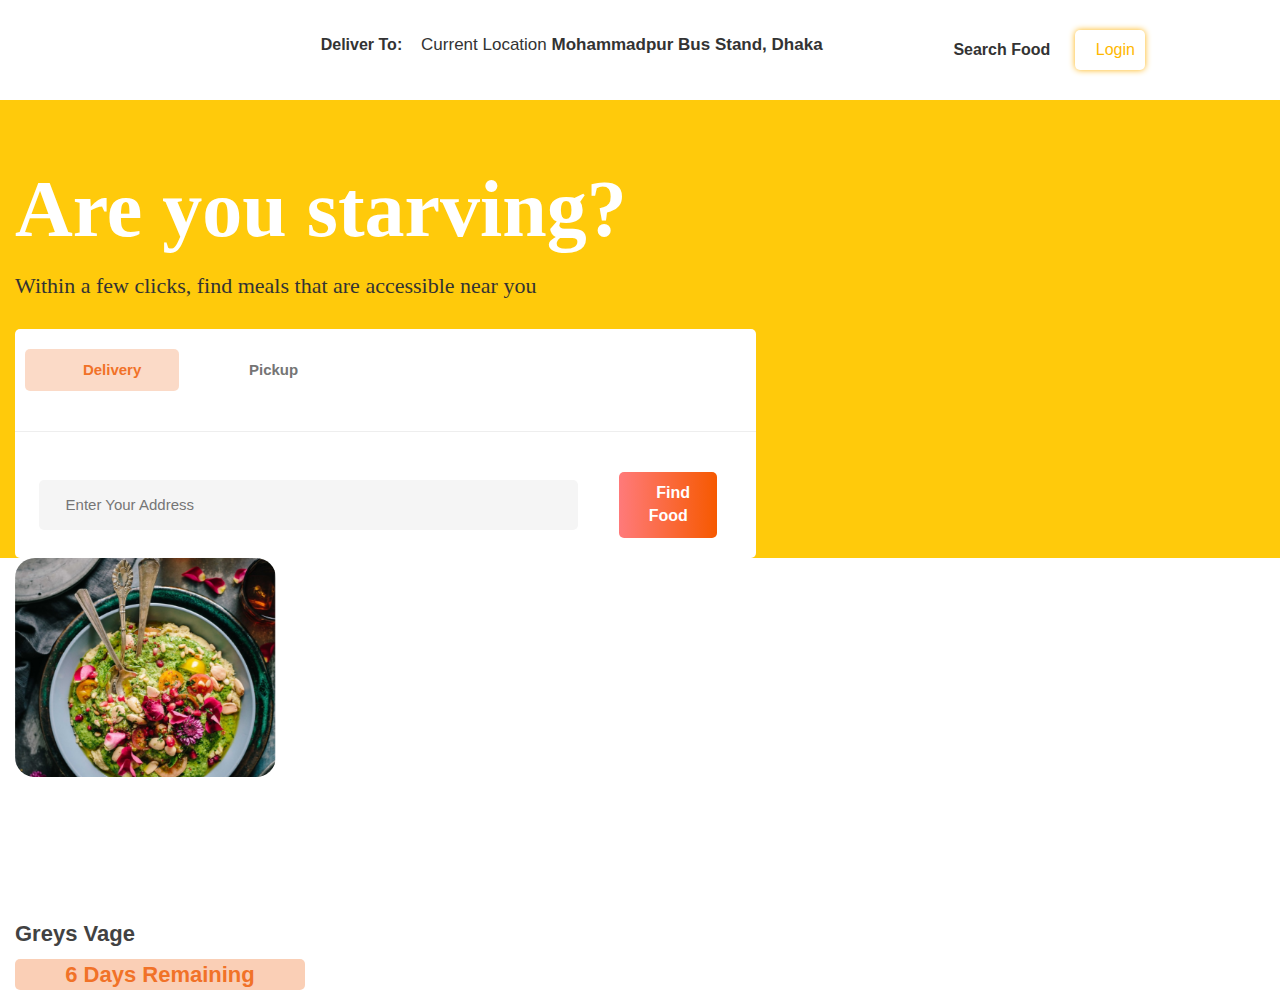
==== index.html @ c1a3eb2f "Uodate 4" ====
<!DOCTYPE html>
<html lang="en">
<head>
    <meta charset="UTF-8">
    <meta http-equiv="X-UA-Compatible" content="IE=edge">
    <meta name="viewport" content="width=device-width, initial-scale=1.0">
    <script src="https://kit.fontawesome.com/e40fe23b11.js" crossorigin="anonymous"></script>
    

    <title>Document</title>
    <link rel="stylesheet" href="style.css">
    <link rel="stylesheet" href="https://maxcdn.bootstrapcdn.com/bootstrap/3.4.1/css/bootstrap.min.css">
    <link href="https://cdn.jsdelivr.net/npm/bootstrap@5.3.0-alpha3/dist/css/bootstrap.min.css" rel="stylesheet" integrity="sha384-KK94CHFLLe+nY2dmCWGMq91rCGa5gtU4mk92HdvYe+M/SXH301p5ILy+dN9+nJOZ" crossorigin="anonymous">
    <link rel="stylesheet" href="https://cdnjs.cloudflare.com/ajax/libs/font-awesome/4.7.0/css/font-awesome.min.css">
</head>
<body>
    <nav id="navbar" class="row">
        <div class="col-12 col-md-3 col-lg-3" style="display: flex; align-items: center; justify-content: center;"><img src="Logo.png" alt="" ></div>
        <p style="text-align: center;" class="col-12 col-md-5 col-lg-5"><b  style="width: 83px;height: 18px;text-align: center; font-size: 16px;">Deliver To:</b><i class="fa-solid fa-location-dot fa-2xl" style="color: #ffb30e; margin-left: 10px; margin-right: 5px;"></i> <span style="font-size: 17px;">Current Location <b style="font-size: 17px;">Mohammadpur Bus Stand, Dhaka</b></span></p>
        <div id="navdiv" class="col-12 col-md-4 col-lg-4 center-block">
            <button id="button1"><i class="fa-solid fa-magnifying-glass fa-2xl" id="icon1"></i> <b style="font-size: 16px; padding-right: 5px; color: black\;">Search Food</b></button>
            <button id="button2"><i class="fa-solid fa-user fa-2xl" style="color: #FFB800;" id="icon2"></i> <span style=" font-size: 16px;">Login</span></button>
            
        </nav>
    </div>
    <div id="header">
        
        <div id="deliveryclassdiv" class="col-12 col-lg-8">
        <h1 id="text1">Are you starving?</h1>
        <p id="text2">Within a few clicks, find meals that are accessible near you</p> 
        <div id="headerdiv" >
            
            <div id="maindeliverydiv" class="row">
               <button id="deldiv" class="col-12 col-sm-5" onclick="Delivery(this)"><i class="fa-solid fa-motorcycle fa-2xl" style="  margin-right: 10px;"></i> <b style=" font-size: 15px;">Delivery</b> </button> 
               <button id="pickupdiv" class="col-12 col-sm-5" onclick="Delivery(this)"><i class="fa-solid fa-basket-shopping fa-2xl"; style="margin-right: 10px;"></i><b style="font-size: 15px;">Pickup</b></button>
               
               
            </div>
            <hr style="width: 100%; color: rgba(128, 128, 128, 0.301);">
        
            <div id="searchmaindiv" class="row">
            <div id="searchDiv" class="col-12 col-md-10">
                <div><i class="fa-sharp fa-solid fa-location-dot fa-2xl" style="color: #ff0000; margin-left: 5px; margin-right: 5px;"></i></div>
                <input type="text" name="search" id="search" placeholder="Enter Your Address" style="font-size: 15px;" >
            </div>
            <div class="col-12 col-md-2" style="display: flex; justify-content: center;">
                <button id="findfood"><i class="fa-solid fa-magnifying-glass fa-2xl" style="color: #ffffff; margin-right: 10px;" id="findfoodicon" ></i> <b style="font-size: 16px; color: white;">Find Food</b></button>
            </div>
        
        </div>
    </div>
    </div>
    <img src="ramani.png" alt="" class="col-0 col-lg-4" id="ramani">
    </div>
    
    <div id="food">
    <div class="col-12 col-sm-6 col-md-3 fooddiv1">
            <img style="border-radius: 20px; width: 90%;" src="Image (1).png" alt="">
        <div class="nameandremaining">
            <p class="name1">Greys Vage</p>
            <div class="remaining">6 Days Remaining</div>
        </div>
    </div>

    </div>
    <script src="main.js"></script>
</body>
</html>
---- style.css ----
*{
    box-sizing: border-box;
}
#navbar{
    width: 100%;
    min-height: 100px;
    display: flex;
    justify-content: space-between;
    align-items: center;
    
    


}
#navdiv{
    display: flex;
    width: 250px;
    justify-content: center;
    align-items: center;

}
#button2{
    height: 40px;
    border-radius: 5px; 
    box-shadow:  0px 0px 6px #ffb30e; 
    color: #FFB800; 
    display: flex; 
    justify-content: space-evenly; 
    align-items: center;  
    border: none; 
    background: none; 
    margin-right: 10px; 
    margin-left: 20px;
    padding-left: 10px;
    padding-right: 10px
}
#button1{
    height: 40px; 
    padding: 0; 
    border: none; 
    background: none;
    border-radius: 5px;
}
#deldiv{
    border-radius: 5px;
    background-color: #f1722843;
    color: #F17228;
    padding-left: 25px;
    padding-right: 25px;
    display: flex;
    padding-top: 10px;
    padding-bottom: 10px;
    
    text-align: center;
    justify-content: center;
    align-items: center;
    border: none;
    
    

}
#pickupdiv{
    
    border-radius: 5px;
    background-color: white;
    color: #757575;
    
    
    padding-left: 25px;
    padding-right: 25px;
    display: flex;
    padding-top: 10px;
    padding-bottom: 10px;
    
    text-align: center;
    justify-content: center;
    align-items: center;
    border: none;

}

#searchDiv{
    display: flex;
     width: 70%;
    background-color: #f5f5f5;
    height: 50px;
    align-items: center;
    border-radius: 5px;
}

#searchDiv input{
    outline: none; 
    background-color: #f5f5f5;
    border: none;
    width: 100%;
    height: 50px;
}
#searchmaindiv{
    display: flex;
    align-items: center;
    justify-content: space-around;
    padding-top: 20px;
    padding-bottom: 20px;
}
#findfood{
    border: none;
    border-radius: 5px;
    width: auto;
    padding-left: 20px;
    padding-right: 20px;
    height: auto;
    padding-top: 10px;
    padding-bottom: 10px;
    background-image: linear-gradient(to right, #FF7A7A , #F65900);
    
}
#headerdiv{
    width: 90%;
    height: auto;
    background-color: white;
    border-radius: 5px;
}
#header{
    width: 100%;
    height: auto;
    background-color: rgba(255,202,11,255);
    display: flex;
    padding-top: 100px;
    
}

#maindeliverydiv{
    width: 50%;
    padding-top: 20px;
    padding-bottom: 20px;
    display: flex;
    justify-content: space-evenly;
}
#text1{
    font-family: 'Source Sans Pro';
font-style: normal;
font-weight: 700;
font-size: 80px;
margin-bottom: 20px;
color: white;
}
#text2{
font-family: 'Source Sans Pro';
font-style: normal;
font-weight: 400;
font-size: 22px;
line-height: 120%;
margin-bottom: 30px;
}
#deliveryclassdiv{
    margin-top: -55px;

}

#button1:hover{
    background-color: #F17228;
    
    border-radius: 5px;
}
#button2:hover{
    background-color: #F17228;
    
    
}
#icon1{
    color: #ffb30e;
    padding-left: 5px;
}
#findfood:hover i{
    color:   #F65900 !important ;
    
}
#findfood:hover b{
    color: #F65900 !important;
}
#findfood:hover{
    background-image:none;
    background-color: white;
    border: 1px solid #F65900 !important;

}
#pickupdiv:hover{
    background-color: white;
    border: 1px solid #F17228;
    color: #F17228;
}
#pickupdiv:hover i{
    color:#F17228 ;
}
.remaining{
    color: #424242; 
    font-weight: 700;
    font-size: 22px; 
    border-radius: 5px;
    background-color: #f1722856; 
    color: #F17228;
    display: flex;
    justify-content: center;
}
.name1{
    color: #424242;
    font-weight: 700;
    font-size: 22px;
    display: flex;
    align-items: center;
}
.fooddiv1{
    display: flex;
    flex-direction: column;
    justify-content: space-between;
    height: 430px;
    
}
.nameandremaining{
    height: 70px;
    display: flex;
    flex-direction: column;
    justify-content: space-between;
}
@media only screen and (max-width: 992px) {
    #ramani{
        display: none;
    }
    #headerdiv{
        width: 100%
    }
    #header{
        height: 500px;
    }
    #deliveryclassdiv{
        margin-left: auto;
        margin-right: auto;
        width: 90%;
        padding-left: 50px;
        padding-right: 50px;
        display: flex;
        flex-direction: column;
        justify-content: space-evenly;
        height: 250px;
        
       
        
        
        
    }
    #findfood{
        padding-top: 5px;
        padding-bottom: 5px;
        width: auto;
    }
    #searchmaindiv{
        width: 100%;
        align-items: center;
    }
    #search{
        width: 90%;
    }
    #searchDiv{
        width: 90%;
        margin-bottom: 10px;
    }
    #searchmaindiv{
        justify-content: center;
    }
    #text1{
        margin-top: 100px;
        font-size: 70px;
    }
    #deldiv{
        width: 100%;
        margin-left: 40px;
    }
    #pickupdiv{
        margin-left: 40px;
    }
}
@media only screen and (max-width: 768px){
    #header{
        height: 530px;
        
        
    }
    #text1{
        font-size: 40px;
        margin-top: 150px;
    }
    #text2{
        font-size: 20px;
    }

}
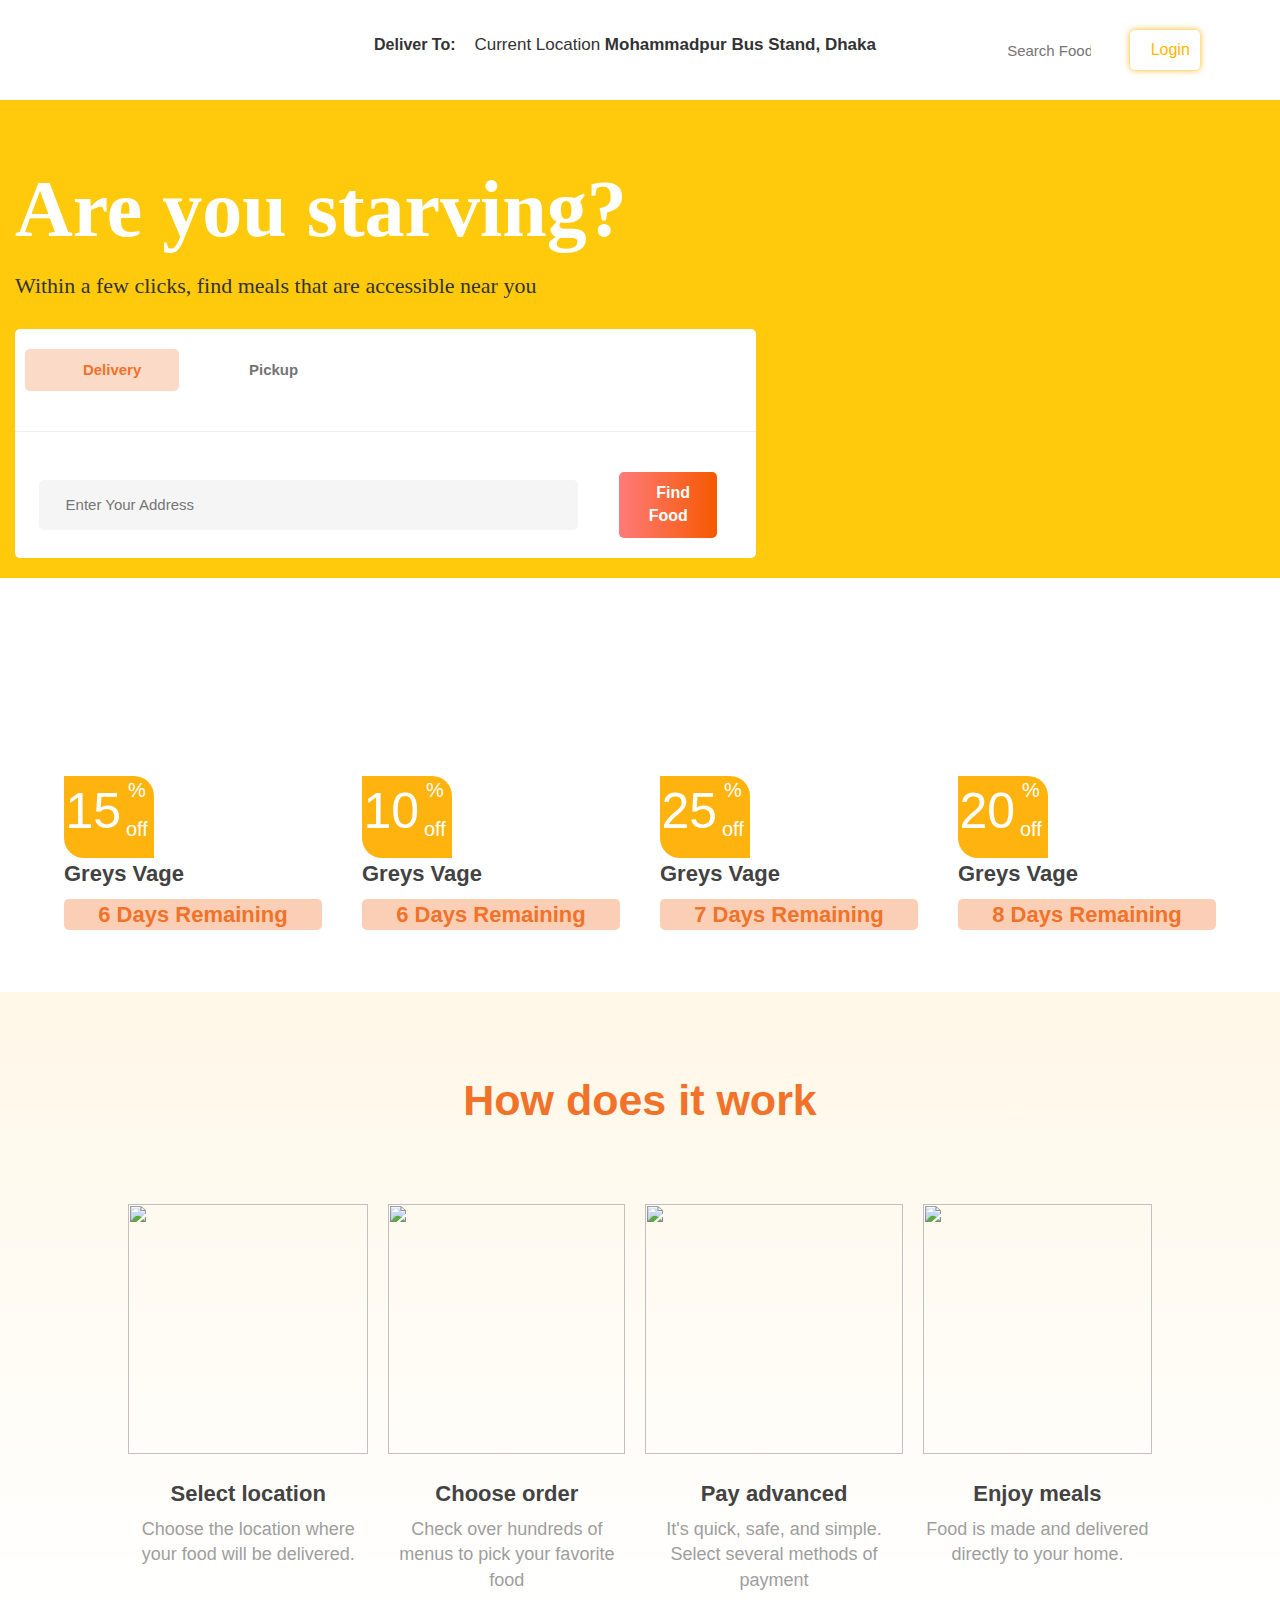
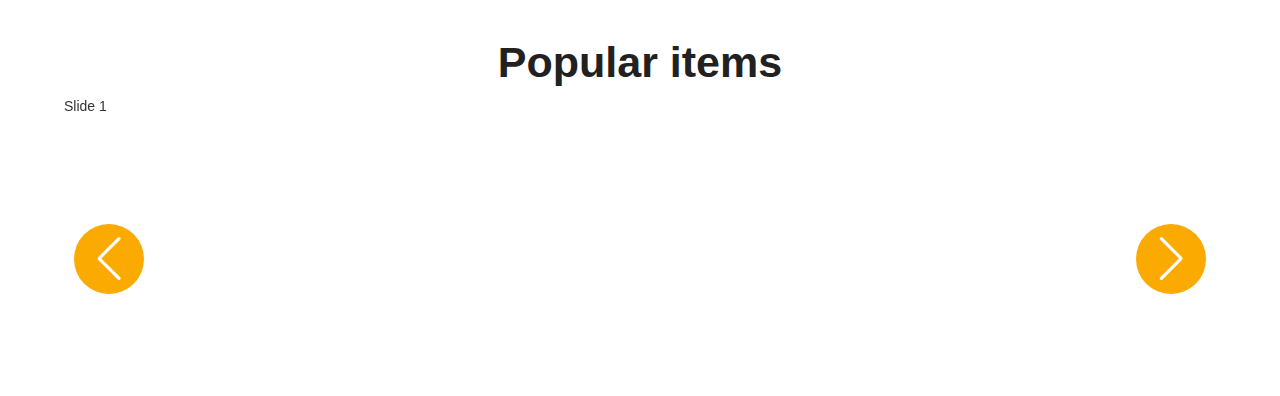
==== commit 2ce0fede: "Update 6" ====
--- a/index.html
+++ b/index.html
@@ -5,9 +5,16 @@
     <meta http-equiv="X-UA-Compatible" content="IE=edge">
     <meta name="viewport" content="width=device-width, initial-scale=1.0">
     <script src="https://kit.fontawesome.com/e40fe23b11.js" crossorigin="anonymous"></script>
-    
+    <script
+  src="https://code.jquery.com/jquery-3.7.0.js"
+  integrity="sha256-JlqSTELeR4TLqP0OG9dxM7yDPqX1ox/HfgiSLBj8+kM="
+  crossorigin="anonymous"></script>
 
     <title>Document</title>
+    <link
+  rel="stylesheet"
+  href="https://cdn.jsdelivr.net/npm/swiper@9/swiper-bundle.min.css"
+/>
     <link rel="stylesheet" href="style.css">
     <link rel="stylesheet" href="https://maxcdn.bootstrapcdn.com/bootstrap/3.4.1/css/bootstrap.min.css">
     <link href="https://cdn.jsdelivr.net/npm/bootstrap@5.3.0-alpha3/dist/css/bootstrap.min.css" rel="stylesheet" integrity="sha384-KK94CHFLLe+nY2dmCWGMq91rCGa5gtU4mk92HdvYe+M/SXH301p5ILy+dN9+nJOZ" crossorigin="anonymous">
@@ -15,11 +22,11 @@
 </head>
 <body>
     <nav id="navbar" class="row">
-        <div class="col-12 col-md-3 col-lg-3" style="display: flex; align-items: center; justify-content: center;"><img src="Logo.png" alt="" ></div>
-        <p style="text-align: center;" class="col-12 col-md-5 col-lg-5"><b  style="width: 83px;height: 18px;text-align: center; font-size: 16px;">Deliver To:</b><i class="fa-solid fa-location-dot fa-2xl" style="color: #ffb30e; margin-left: 10px; margin-right: 5px;"></i> <span style="font-size: 17px;">Current Location <b style="font-size: 17px;">Mohammadpur Bus Stand, Dhaka</b></span></p>
-        <div id="navdiv" class="col-12 col-md-4 col-lg-4 center-block">
-            <button id="button1"><i class="fa-solid fa-magnifying-glass fa-2xl" id="icon1"></i> <b style="font-size: 16px; padding-right: 5px; color: black\;">Search Food</b></button>
-            <button id="button2"><i class="fa-solid fa-user fa-2xl" style="color: #FFB800;" id="icon2"></i> <span style=" font-size: 16px;">Login</span></button>
+        <div class="col-12 col-md-3 col-lg-3" style="display: flex; align-items: center; justify-content: center;"><img src="Logo.png" alt="" id="logo" ></div>
+        <p style="text-align: center;" class="col-12 col-md-5 col-lg-6"><b  style="width: 83px;height: 18px;text-align: center; font-size: 16px;">Deliver To:</b><i class="fa-solid fa-location-dot fa-2xl" style="color: #ffb30e; margin-left: 10px; margin-right: 5px;"></i> <span style="font-size: 17px;">Current Location <b style="font-size: 17px;">Mohammadpur Bus Stand, Dhaka</b></span></p>
+        <div id="navdiv" class="col-12 col-md-4 col-lg-3 center-block">
+            <div id="navsearchdiv"><i class="fa-solid fa-magnifying-glass fa-2xl" id="icon1"></i><input id="button1" type="text" placeholder="Search Food"></div>
+            <button id="button2" onclick="signIn()"><i class="fa-solid fa-user fa-2xl" style="color: #FFB800;" id="icon2"></i> <span style=" font-size: 16px;">Login</span></button>
             
         </nav>
     </div>
@@ -31,8 +38,8 @@
         <div id="headerdiv" >
             
             <div id="maindeliverydiv" class="row">
-               <button id="deldiv" class="col-12 col-sm-5" onclick="Delivery(this)"><i class="fa-solid fa-motorcycle fa-2xl" style="  margin-right: 10px;"></i> <b style=" font-size: 15px;">Delivery</b> </button> 
-               <button id="pickupdiv" class="col-12 col-sm-5" onclick="Delivery(this)"><i class="fa-solid fa-basket-shopping fa-2xl"; style="margin-right: 10px;"></i><b style="font-size: 15px;">Pickup</b></button>
+               <button id="deldiv" class="col-5 col-sm-5" onclick="Delivery(this)"><i class="fa-solid fa-motorcycle fa-2xl" style="  margin-right: 10px;"></i> <b style=" font-size: 15px;">Delivery</b> </button> 
+               <button id="pickupdiv" class="col-5 col-sm-5" onclick="Delivery(this)"><i class="fa-solid fa-basket-shopping fa-2xl"; style="margin-right: 10px;"></i><b style="font-size: 15px;">Pickup</b></button>
                
                
             </div>
@@ -41,7 +48,7 @@
             <div id="searchmaindiv" class="row">
             <div id="searchDiv" class="col-12 col-md-10">
                 <div><i class="fa-sharp fa-solid fa-location-dot fa-2xl" style="color: #ff0000; margin-left: 5px; margin-right: 5px;"></i></div>
-                <input type="text" name="search" id="search" placeholder="Enter Your Address" style="font-size: 15px;" >
+                <input type="text" name="search" id="search" placeholder="Enter Your Address" style="font-size: 15px;" onclick="locationFunction()" >
             </div>
             <div class="col-12 col-md-2" style="display: flex; justify-content: center;">
                 <button id="findfood"><i class="fa-solid fa-magnifying-glass fa-2xl" style="color: #ffffff; margin-right: 10px;" id="findfoodicon" ></i> <b style="font-size: 16px; color: white;">Find Food</b></button>
@@ -54,15 +61,128 @@
     </div>
     
     <div id="food">
-    <div class="col-12 col-sm-6 col-md-3 fooddiv1">
-            <img style="border-radius: 20px; width: 90%;" src="Image (1).png" alt="">
+    <div id="fooddiv1">
+            <div class="image1">
+                <div class="sale">
+                    <p style="color: white; font-size: 50px;">15</p>
+                    <div class="saleoff">
+                        <p style="color: white; font-size: 20px;">%</p>
+                        <p style="color:white; font-size: 20px; ">off</p>
+                    </div>
+                </div>
+            </div>
         <div class="nameandremaining">
             <p class="name1">Greys Vage</p>
             <div class="remaining">6 Days Remaining</div>
         </div>
     </div>
+    <div id="fooddiv2">
+        <div class="image1">
+            <div class="sale">
+                <p style="color: white; font-size: 50px;">10</p>
+                <div class="saleoff">
+                    <p style="color: white; font-size: 20px;">%</p>
+                    <p style="color:white; font-size: 20px; ">off</p>
+                </div>
+            </div>
+        </div>
+    <div class="nameandremaining">
+        <p class="name1">Greys Vage</p>
+        <div class="remaining">6 Days Remaining</div>
+    </div>
+</div>
+<div id="fooddiv3">
+    <div class="image1">
+        <div class="sale">
+            <p style="color: white; font-size: 50px;">25</p>
+            <div class="saleoff">
+                <p style="color: white; font-size: 20px;">%</p>
+                <p style="color:white; font-size: 20px; ">off</p>
+            </div>
+        </div>
+    </div>
+<div class="nameandremaining">
+    <p class="name1">Greys Vage</p>
+    <div class="remaining">7 Days Remaining</div>
+</div>
+</div>
+<div id="fooddiv4">
+    <div class="image1">
+        <div class="sale">
+            <p style="color: white; font-size: 50px;">20</p>
+            <div class="saleoff">
+                <p style="color: white; font-size: 20px;">%</p>
+                <p style="color:white; font-size: 20px; ">off</p>
+            </div>
+        </div>
+    </div>
+<div class="nameandremaining">
+    <p class="name1">Greys Vage</p>
+    <div class="remaining">8 Days Remaining</div>
+</div>
+</div>
 
     </div>
+    <div id="backgrounddiv">
+    <h1 id="workheader">How does it work</h1>
+    <div id="howdoesitwork">
+        <div id="workdiv1">
+            <img src="icon1.png" alt="" class="workicons">
+            <div style="height: 100px; width: auto; display: flex; flex-direction: column; justify-content: space-between;">
+            <h2 style="text-align: center;"><b class="worktext1">Select location</b></h2>
+            <p class="worktext2">Choose the location where your food will be delivered.</p>
+        </div>
+        </div>
+        <div id="workdiv2">
+            <img src="icon2.png" alt="" class="workicons">
+            <div style="height: 100px; width: auto; display: flex; flex-direction: column; justify-content: space-between;">
+            <h2 style="text-align: center;"><b class="worktext1">Choose order</b></h2>
+            <p class="worktext2">Check over hundreds of menus to pick your favorite food</p>
+        </div>
+        </div>
+        <div id="workdiv3">
+            <img src="icon3.png" alt="" class="workicons">
+            <div style="height: 100px; width: auto; display: flex; flex-direction: column; justify-content: space-between;">
+            <h2 style="text-align: center;"><b class="worktext1">Pay advanced</b></h2>
+            <p class="worktext2">It's quick, safe, and simple. Select several methods of payment</p>
+        </div>
+        </div>
+        <div id="workdiv4">
+            <img src="icon4.png" alt="" class="workicons">
+            <div style="height: 100px; width: auto; display: flex; flex-direction: column; justify-content: space-between;">
+            <h2 style="text-align: center;"><b class="worktext1">Enjoy meals</b></h2>
+            <p class="worktext2">Food is made and delivered directly to your home.</p>
+        </div>
+        </div>
+
+   
+
+</div>
+</div>
+<div id="popularitems">
+    <h1 id="popularheader">Popular items</h1>
+    <!-- Slider main container -->
+<div class="swiper">
+    <!-- Additional required wrapper -->
+    <div class="swiper-wrapper">
+      <!-- Slides -->
+      <div class="swiper-slide">Slide 1</div>
+      <div class="swiper-slide">Slide 2</div>
+      <div class="swiper-slide">Slide 3</div>
+      ...
+    </div>
+    
+  
+    <!-- If we need navigation buttons -->
+    <div class="swiper-button-prev swiperbutton"></div>
+    <div class="swiper-button-next swiperbutton"></div>
+  
+    
+
+
+    
+    
+    <script src="https://cdn.jsdelivr.net/npm/swiper@9/swiper-bundle.min.js"></script>
     <script src="main.js"></script>
 </body>
 </html>--- a/style.css
+++ b/style.css
@@ -1,5 +1,9 @@
+
 *{
     box-sizing: border-box;
+}
+#logo{
+    cursor: pointer;
 }
 #navbar{
     width: 100%;
@@ -36,10 +40,21 @@
 }
 #button1{
     height: 40px; 
-    padding: 0; 
     border: none; 
     background: none;
     border-radius: 5px;
+    color: #424242;
+    font-size: 15px;
+    width: 80%;
+    
+}
+#navsearchdiv{
+    width:50% ;
+    display: flex;
+    align-items: center;
+    height: 40px;
+    
+    
 }
 #deldiv{
     border-radius: 5px;
@@ -119,6 +134,7 @@
     height: auto;
     background-color: white;
     border-radius: 5px;
+    margin-bottom: 20px;
 }
 #header{
     width: 100%;
@@ -157,10 +173,8 @@
 
 }
 
-#button1:hover{
-    background-color: #F17228;
-    
-    border-radius: 5px;
+#button1:focus{
+    outline: none;
 }
 #button2:hover{
     background-color: #F17228;
@@ -181,12 +195,12 @@
 #findfood:hover{
     background-image:none;
     background-color: white;
-    border: 1px solid #F65900 !important;
+    box-shadow: 0px 0px 5px #F65900;
 
 }
 #pickupdiv:hover{
     background-color: white;
-    border: 1px solid #F17228;
+    box-shadow: 0px 0px 5px #F17228;
     color: #F17228;
 }
 #pickupdiv:hover i{
@@ -209,11 +223,58 @@
     display: flex;
     align-items: center;
 }
-.fooddiv1{
-    display: flex;
-    flex-direction: column;
-    justify-content: space-between;
-    height: 430px;
+#fooddiv1{
+    grid-column-start: 1;
+    grid-column-end: 2;
+    display: flex;
+    flex-direction: column;
+    justify-content: space-between;
+    height: auto;
+    margin-top: 30px;
+    margin-right: 50px;
+    width: 100%;
+    
+    
+    
+}
+#fooddiv2{
+    grid-column-start: 2;
+    grid-column-end: 3;
+    display: flex;
+    flex-direction: column;
+    justify-content: space-between;
+    height: auto;
+    margin-top: 30px;
+    margin-right: 50px;
+    width: 100%;
+    
+    
+    
+}
+#fooddiv3{
+    grid-column-start: 3;
+    grid-column-end: 4;
+    display: flex;
+    flex-direction: column;
+    justify-content: space-between;
+    height: auto;
+    margin-top: 30px;
+    margin-right: 50px;
+    width: 100%;
+    
+    
+}
+#fooddiv4{
+    grid-column-start: 4;
+    grid-column-end: 5;
+    display: flex;
+    flex-direction: column;
+    justify-content: space-between;
+    height: auto;
+    margin-top: 30px;
+    margin-right: 50px;
+    width: 100%;
+    
     
 }
 .nameandremaining{
@@ -221,6 +282,210 @@
     display: flex;
     flex-direction: column;
     justify-content: space-between;
+}
+.saleoff{
+    display: flex;
+    flex-direction: column;
+    width: 35%;
+    height: 100%;
+    justify-content: center;
+    align-items: center;
+
+}
+.sale{
+    display: flex;
+    
+    background-color: #FFB30E ;
+    justify-content: center;
+    width: 30%;
+    min-width: 90px;
+    position: absolute;   
+    bottom: 0;
+    left: 0; 
+    border-bottom-left-radius: 20px;
+    border-top-right-radius: 20px;
+}
+    
+.image1{
+    background-image: url(Image1.png);
+    height: 320px;
+    background-size: cover ;
+    background-repeat: no-repeat;
+    border-radius: 20px;
+    position: relative;
+    
+    
+}
+#food{
+    display: grid;
+    width: 90%;
+    column-gap: 40px;
+    
+    margin-left: auto;
+    margin-right: auto;
+    
+}
+.workicons{
+    width: 100%;
+    height: 250px;
+}
+.worktext1{
+    
+
+font-weight: 700;
+font-size: 22px;
+
+text-align: center;
+
+
+
+color: #434343;
+}
+.worktext2{
+    
+font-weight: 400;
+font-size: 18px;
+
+
+text-align: center;
+
+
+
+color: #9E9E9E;
+}
+#howdoesitwork{
+    display: grid;
+    width: 80%;
+    
+    margin-left: auto;
+    margin-right: auto;
+    margin-top: 50px;
+    background: fixed;
+    grid-template-columns: auto auto auto auto;
+    column-gap: 20px;
+    justify-content: center;
+    
+}
+#backgrounddiv{
+    background: linear-gradient(180deg, rgba(255, 206, 103, 0.22) -42.47%, rgba(253, 237, 202, 0) 100%);
+    padding-top: 5%;
+    padding-bottom: 5%;
+    margin-top: 5%;
+}
+#workheader{
+    font-style: normal;
+font-weight: 700;
+font-size: 43px;
+line-height: 112%;
+/* or 48px */
+
+text-align: center;
+
+color: #F17228;
+/* margin-top:  */
+}
+#workdiv1{
+    grid-column-start: 1;
+    grid-column-end: 2;
+    display: flex;
+    flex-direction: column;
+    justify-content: space-between;
+    height: auto;
+    margin-top: 30px;
+    margin-right: 50px;
+    width: 100%;
+    max-width: 350px;
+}
+#workdiv2{
+    grid-column-start: 2;
+    grid-column-end: 3;
+    display: flex;
+    flex-direction: column;
+    justify-content: space-between;
+    height: auto;
+    margin-top: 30px;
+    margin-right: 50px;
+    width: 100%;
+    max-width: 350px;
+}
+#workdiv3{
+    grid-column-start: 3;
+    grid-column-end: 4;
+    display: flex;
+    flex-direction: column;
+    justify-content: space-between;
+    height: auto;
+    margin-top: 30px;
+    margin-right: 50px;
+    width: 100%;
+    max-width: 350px;
+}
+#workdiv4{
+    grid-column-start: 4;
+    grid-column-end: 5;
+    display: flex;
+    flex-direction: column;
+    justify-content: space-between;
+    height: auto;
+    margin-top: 30px;
+    margin-right: 50px;
+    width: 100%;
+    max-width: 350px;
+    
+}
+#popularheader{
+    font-style: normal;
+font-weight: 700;
+font-size: 43px;
+line-height: 112%;
+/* or 48px */
+
+text-align: center;
+margin-top: 20px;
+
+/* Theme/Gray 900 */
+
+color: #212121;
+}
+/* Removes the default 20px margin and creates some padding space for the indicators and controls */
+.carousel {
+    margin-bottom: 0;
+	padding: 0 40px 30px 40px;
+}
+/* Reposition the controls slightly */
+.carousel-control {
+	left: -12px;
+}
+.carousel-control.right {
+	right: -12px;
+}
+/* Changes the position of the indicators */
+.carousel-indicators {
+	right: 50%;
+	top: auto;
+	bottom: 0px;
+	margin-right: -19px;
+}
+/* Changes the colour of the indicators */
+.carousel-indicators li {
+	background: #c0c0c0;
+}
+.carousel-indicators .active {
+background: #333333;
+}
+.swiper {
+    width: 90%;
+    height: 300px;
+}
+.swiperbutton{
+    color: white;
+    height: 70px;
+    width: 70px;
+    border-radius: 50%;
+    background-color: #FAAA01;
+    display: flex;
+    justify-content: center;
+    align-items: center;
 }
 @media only screen and (max-width: 992px) {
     #ramani{
@@ -278,6 +543,41 @@
     #pickupdiv{
         margin-left: 40px;
     }
+    #sale p{
+        font-size: 20px !important;
+    }
+    #fooddiv1{
+        grid-column-start: 1;
+        grid-column-end: 3;
+    }
+    #fooddiv2{
+        grid-column-start: 3;
+        grid-column-end: 5;
+    }
+    #fooddiv3{
+        grid-column-start: 1;
+        grid-column-end: 3;
+    }
+    #fooddiv4{
+        grid-column-start: 3;
+        grid-column-end: 5;
+    }
+    #workdiv1{
+        grid-column-start: 1;
+        grid-column-end: 3;       
+    }
+    #workdiv2{
+        grid-column-start: 3;
+        grid-column-end: 5;       
+    }
+    #workdiv3{
+        grid-column-start: 1;
+        grid-column-end: 3;       
+    }
+    #workdiv4{
+        grid-column-start: 3;
+        grid-column-end: 5;       
+    }
 }
 @media only screen and (max-width: 768px){
     #header{
@@ -285,12 +585,63 @@
         
         
     }
+    #food{
+        justify-content: center;
+    }
     #text1{
         font-size: 40px;
         margin-top: 150px;
+        
     }
     #text2{
         font-size: 20px;
     }
-
+    #sale p{
+        font-size: 30px !important;
+    }
+    #fooddiv1{
+        grid-column-start: 1;
+        grid-column-end: 8;
+        
+        
+        
+    }
+    #fooddiv2{
+        grid-column-start: 1;
+        grid-column-end: 8;
+        
+        
+    }
+    #fooddiv3{
+        grid-column-start: 1;
+        grid-column-end: 8;
+        
+        
+    }
+    #fooddiv4{
+        grid-column-start: 1;
+        grid-column-end: 8;
+        
+    }
+    #workdiv1{
+        grid-column-start: 2;
+        grid-column-end: 4;       
+    }
+    #workdiv2{
+        grid-column-start: 2;
+        grid-column-end: 4;       
+    }
+    #workdiv3{
+        grid-column-start: 2;
+        grid-column-end: 4;       
+    }
+    #workdiv4{
+        grid-column-start: 2;
+        grid-column-end: 4;       
+    }
+}
+@media only screen and (max-width: 1300px){
+    .image1{
+        height: 250px;
+    }
 }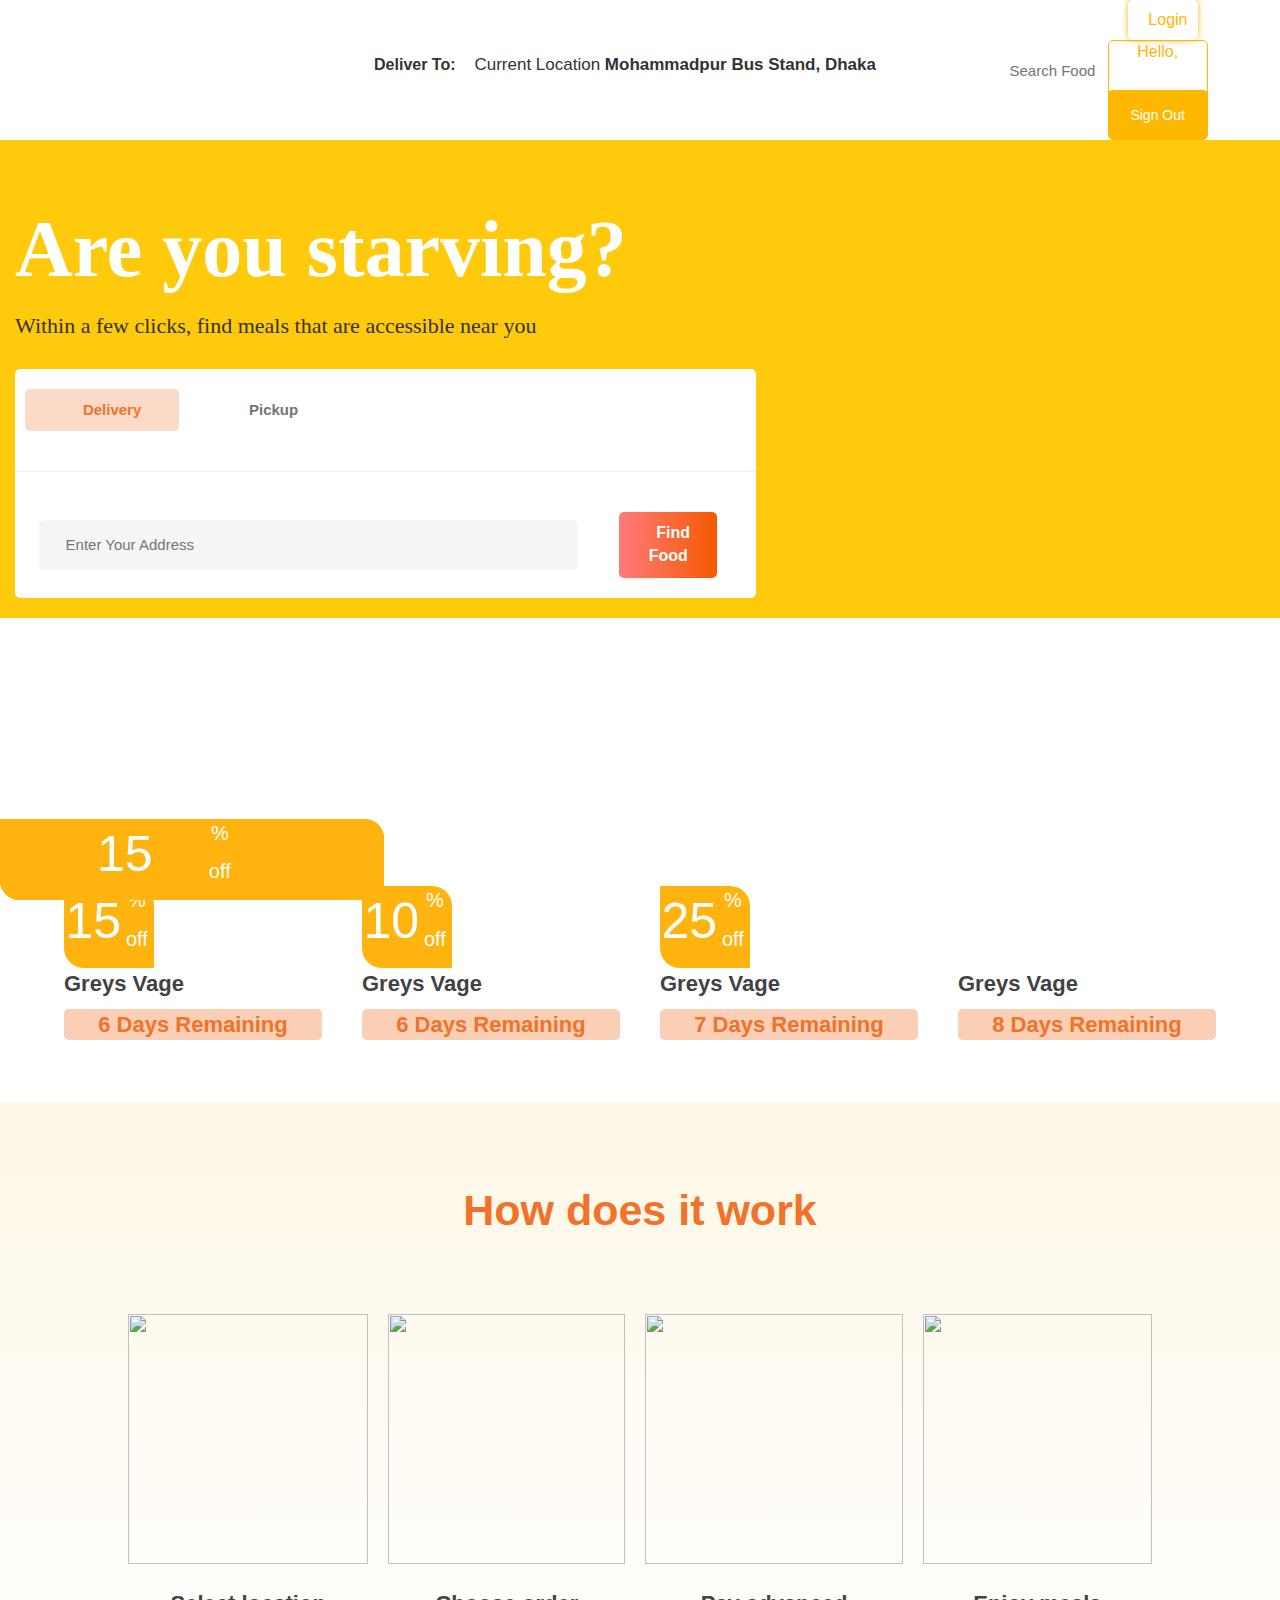
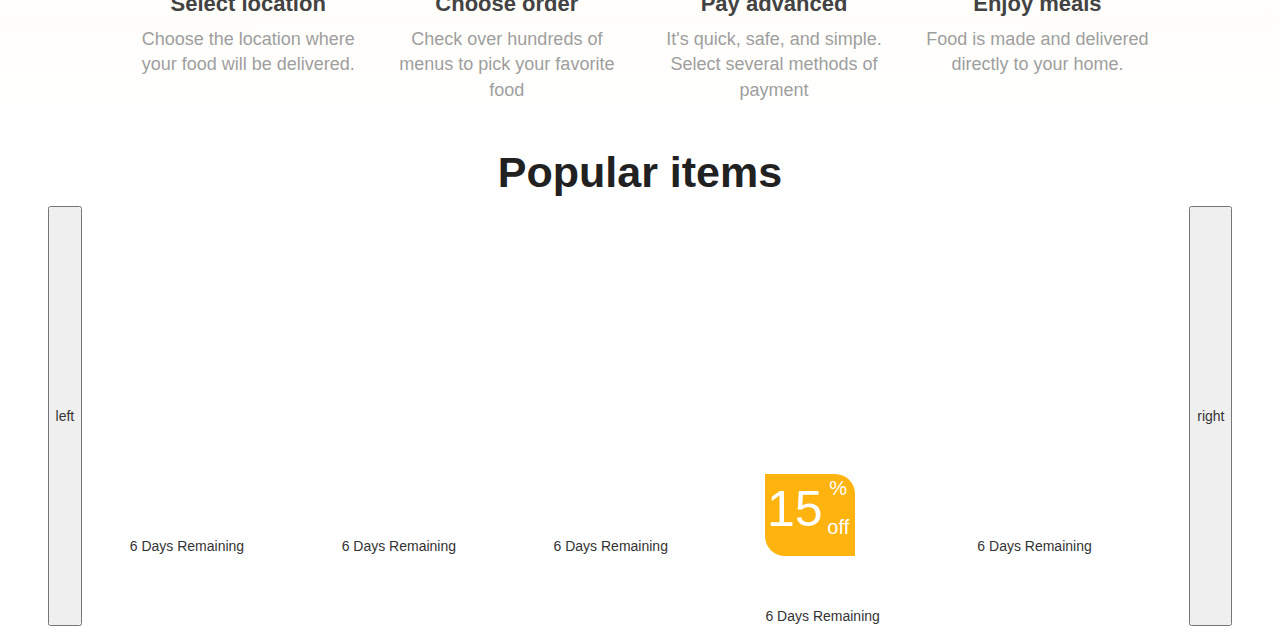
==== commit fff8f816: "JSON Update" ====
--- a/index.html
+++ b/index.html
@@ -15,10 +15,12 @@
   rel="stylesheet"
   href="https://cdn.jsdelivr.net/npm/swiper@9/swiper-bundle.min.css"
 />
+
     <link rel="stylesheet" href="style.css">
     <link rel="stylesheet" href="https://maxcdn.bootstrapcdn.com/bootstrap/3.4.1/css/bootstrap.min.css">
     <link href="https://cdn.jsdelivr.net/npm/bootstrap@5.3.0-alpha3/dist/css/bootstrap.min.css" rel="stylesheet" integrity="sha384-KK94CHFLLe+nY2dmCWGMq91rCGa5gtU4mk92HdvYe+M/SXH301p5ILy+dN9+nJOZ" crossorigin="anonymous">
     <link rel="stylesheet" href="https://cdnjs.cloudflare.com/ajax/libs/font-awesome/4.7.0/css/font-awesome.min.css">
+
 </head>
 <body>
     <nav id="navbar" class="row">
@@ -26,8 +28,15 @@
         <p style="text-align: center;" class="col-12 col-md-5 col-lg-6"><b  style="width: 83px;height: 18px;text-align: center; font-size: 16px;">Deliver To:</b><i class="fa-solid fa-location-dot fa-2xl" style="color: #ffb30e; margin-left: 10px; margin-right: 5px;"></i> <span style="font-size: 17px;">Current Location <b style="font-size: 17px;">Mohammadpur Bus Stand, Dhaka</b></span></p>
         <div id="navdiv" class="col-12 col-md-4 col-lg-3 center-block">
             <div id="navsearchdiv"><i class="fa-solid fa-magnifying-glass fa-2xl" id="icon1"></i><input id="button1" type="text" placeholder="Search Food"></div>
-            <button id="button2" onclick="signIn()"><i class="fa-solid fa-user fa-2xl" style="color: #FFB800;" id="icon2"></i> <span style=" font-size: 16px;">Login</span></button>
-            
+            <div id="logindiv">
+                <button id="button2" onclick="signIn()"><i class="fa-solid fa-user fa-2xl" style="color: #FFB800;" id="icon2"></i> <span style=" font-size: 16px;">Login</span></button>
+                <div id="slidediv">
+                    
+                    <p style="font-size: 16px; text-align: center; color: #ffb30e;">Hello,</p>
+                    <p style="font-size: 16px; text-align: center; color: #ffb30e;" id="namep"></p>
+                    <button id="signout">Sign Out</button>
+                </div>
+            </div>
         </nav>
     </div>
     <div id="header">
@@ -48,10 +57,10 @@
             <div id="searchmaindiv" class="row">
             <div id="searchDiv" class="col-12 col-md-10">
                 <div><i class="fa-sharp fa-solid fa-location-dot fa-2xl" style="color: #ff0000; margin-left: 5px; margin-right: 5px;"></i></div>
-                <input type="text" name="search" id="search" placeholder="Enter Your Address" style="font-size: 15px;" onclick="locationFunction()" >
+                <input type="text" name="search" id="search" placeholder="Enter Your Address" style="font-size: 15px;" >
             </div>
             <div class="col-12 col-md-2" style="display: flex; justify-content: center;">
-                <button id="findfood"><i class="fa-solid fa-magnifying-glass fa-2xl" style="color: #ffffff; margin-right: 10px;" id="findfoodicon" ></i> <b style="font-size: 16px; color: white;">Find Food</b></button>
+                <button id="findfood" onclick="locationFunc(event)"><i class="fa-solid fa-magnifying-glass fa-2xl" style="color: #ffffff; margin-right: 10px;" id="findfoodicon" ></i> <b style="font-size: 16px; color: white;">Find Food</b></button>
             </div>
         
         </div>
@@ -62,7 +71,7 @@
     
     <div id="food">
     <div id="fooddiv1">
-            <div class="image1">
+            <div id="image1">
                 <div class="sale">
                     <p style="color: white; font-size: 50px;">15</p>
                     <div class="saleoff">
@@ -77,7 +86,7 @@
         </div>
     </div>
     <div id="fooddiv2">
-        <div class="image1">
+        <div id="image2">
             <div class="sale">
                 <p style="color: white; font-size: 50px;">10</p>
                 <div class="saleoff">
@@ -92,7 +101,7 @@
     </div>
 </div>
 <div id="fooddiv3">
-    <div class="image1">
+    <div id="image3">
         <div class="sale">
             <p style="color: white; font-size: 50px;">25</p>
             <div class="saleoff">
@@ -101,13 +110,14 @@
             </div>
         </div>
     </div>
+    
 <div class="nameandremaining">
     <p class="name1">Greys Vage</p>
     <div class="remaining">7 Days Remaining</div>
 </div>
 </div>
 <div id="fooddiv4">
-    <div class="image1">
+    <div id="image4 ">
         <div class="sale">
             <p style="color: white; font-size: 50px;">20</p>
             <div class="saleoff">
@@ -161,28 +171,100 @@
 </div>
 <div id="popularitems">
     <h1 id="popularheader">Popular items</h1>
-    <!-- Slider main container -->
-<div class="swiper">
-    <!-- Additional required wrapper -->
-    <div class="swiper-wrapper">
-      <!-- Slides -->
-      <div class="swiper-slide">Slide 1</div>
-      <div class="swiper-slide">Slide 2</div>
-      <div class="swiper-slide">Slide 3</div>
-      ...
-    </div>
+    <!-- https://codepen.io/ekeric13/pen/wKOwmg -->
+      
+    <div id="flexDiv">
+        <button onclick="leftscrol()">left</button>
+        <div id="maindiv3">
+            <div id="fooddiv1">
+                <div class="image1" >
+                    <div class="sale">
+                        <p style="color: white; font-size: 50px;">15</p>
+                        <div class="saleoff">
+                            <p style="color: white; font-size: 20px;">%</p>
+                            <p style="color:white; font-size: 20px; ">off</p>
+                        </div>
+                    </div>
+                </div>
+                <div class="nameandremaining">
+                <p id="name11"></p>
+                <div id="remaining1">6 Days Remaining</div>
+                </div>
+                </div>
+        </div>
+        <div id="maindiv3">
+            <div id="fooddiv1">
+                <div class="image1" >
+                    <div class="sale">
+                        <p style="color: white; font-size: 50px;">15</p>
+                        <div class="saleoff">
+                            <p style="color: white; font-size: 20px;">%</p>
+                            <p style="color:white; font-size: 20px; ">off</p>
+                        </div>
+                    </div>
+                </div>
+                <div class="nameandremaining">
+                <p id="name12"></p>
+                <div id="remaining2">6 Days Remaining</div>
+                </div>
+                </div>
+        </div>
+        <div id="maindiv3">
+            <div id="fooddiv1">
+                <div class="image1" >
+                    <div class="sale">
+                        <p style="color: white; font-size: 50px;">15</p>
+                        <div class="saleoff">
+                            <p style="color: white; font-size: 20px;">%</p>
+                            <p style="color:white; font-size: 20px; ">off</p>
+                        </div>
+                    </div>
+                </div>
+                <div class="nameandremaining">
+                <p id="name13"></p>
+                <div id="remaining3">6 Days Remaining</div>
+                </div>
+                </div>
+        </div>
+        <div id="maindiv3">
+            <div id="fooddiv1">
+                <div id="image1" >
+                    <div class="sale">
+                        <p style="color: white; font-size: 50px;">15</p>
+                        <div class="saleoff">
+                            <p style="color: white; font-size: 20px;">%</p>
+                            <p style="color:white; font-size: 20px; ">off</p>
+                        </div>
+                    </div>
+                </div>
+                <div class="nameandremaining">
+                <p id="name14"></p>
+                <div id="remaining4">6 Days Remaining</div>
+                </div>
+                </div>
+        </div>
+        <div id="maindiv3">
+            <div id="fooddiv1">
+                <div class="image1" >
+                    <div class="sale">
+                        <p style="color: white; font-size: 50px;">15</p>
+                        <div class="saleoff">
+                            <p style="color: white; font-size: 20px;">%</p>
+                            <p style="color:white; font-size: 20px; ">off</p>
+                        </div>
+                    </div>
+                </div>
+                <div class="nameandremaining">
+                <p id="name15"></p>
+                <div id="remaining5">6 Days Remaining</div>
+                </div>
+                </div>
+        </div>
+        <button onclick="rightscrol()">right</button>
+    </div>
+</div>
     
-  
-    <!-- If we need navigation buttons -->
-    <div class="swiper-button-prev swiperbutton"></div>
-    <div class="swiper-button-next swiperbutton"></div>
-  
-    
-
-
-    
-    
-    <script src="https://cdn.jsdelivr.net/npm/swiper@9/swiper-bundle.min.js"></script>
-    <script src="main.js"></script>
+<script src="https://cdn.jsdelivr.net/npm/swiper@9/swiper-bundle.min.js"></script>
+<script src="main.js"></script>
 </body>
 </html>--- a/style.css
+++ b/style.css
@@ -18,10 +18,30 @@
 }
 #navdiv{
     display: flex;
-    width: 250px;
-    justify-content: center;
-    align-items: center;
-
+    width: 235px;
+    justify-content: space-between;
+    align-items: center;
+
+}
+#slidediv{
+    border: 0.5px solid #FFB800;
+    border-radius: 5px;
+    width: 100%;
+    
+    display: flex;
+    flex-direction: column;
+    justify-content: space-between;
+    height: 100px;
+    margin: 0px;
+    
+
+}
+#signout{
+    background-color: #FFB800 ;
+    color: white;
+    border-radius: 3px;
+    border: none;
+    height: 50%;
 }
 #button2{
     height: 40px;
@@ -38,6 +58,11 @@
     padding-left: 10px;
     padding-right: 10px
 }
+#logindiv{
+    display: flex;
+    flex-direction: column;
+    
+}
 #button1{
     height: 40px; 
     border: none; 
@@ -45,7 +70,7 @@
     border-radius: 5px;
     color: #424242;
     font-size: 15px;
-    width: 80%;
+    width: 90%;
     
 }
 #navsearchdiv{
@@ -306,8 +331,38 @@
     border-top-right-radius: 20px;
 }
     
-.image1{
-    background-image: url(Image1.png);
+#image1{
+    
+    height: 320px;
+    background-size: cover ;
+    background-repeat: no-repeat;
+    border-radius: 20px;
+    position: relative;
+    
+    
+}
+#image2{
+    
+    height: 320px;
+    background-size: cover ;
+    background-repeat: no-repeat;
+    border-radius: 20px;
+    position: relative;
+    
+    
+}
+#image3{
+    
+    height: 320px;
+    background-size: cover ;
+    background-repeat: no-repeat;
+    border-radius: 20px;
+    position: relative;
+    
+    
+}
+#image4{
+    
     height: 320px;
     background-size: cover ;
     background-repeat: no-repeat;
@@ -447,46 +502,8 @@
 
 color: #212121;
 }
-/* Removes the default 20px margin and creates some padding space for the indicators and controls */
-.carousel {
-    margin-bottom: 0;
-	padding: 0 40px 30px 40px;
-}
-/* Reposition the controls slightly */
-.carousel-control {
-	left: -12px;
-}
-.carousel-control.right {
-	right: -12px;
-}
-/* Changes the position of the indicators */
-.carousel-indicators {
-	right: 50%;
-	top: auto;
-	bottom: 0px;
-	margin-right: -19px;
-}
-/* Changes the colour of the indicators */
-.carousel-indicators li {
-	background: #c0c0c0;
-}
-.carousel-indicators .active {
-background: #333333;
-}
-.swiper {
-    width: 90%;
-    height: 300px;
-}
-.swiperbutton{
-    color: white;
-    height: 70px;
-    width: 70px;
-    border-radius: 50%;
-    background-color: #FAAA01;
-    display: flex;
-    justify-content: center;
-    align-items: center;
-}
+
+  
 @media only screen and (max-width: 992px) {
     #ramani{
         display: none;
@@ -644,4 +661,18 @@
     .image1{
         height: 250px;
     }
+}
+
+
+
+
+
+
+
+
+
+
+#flexDiv{
+    display: flex;
+    justify-content: space-evenly;
 }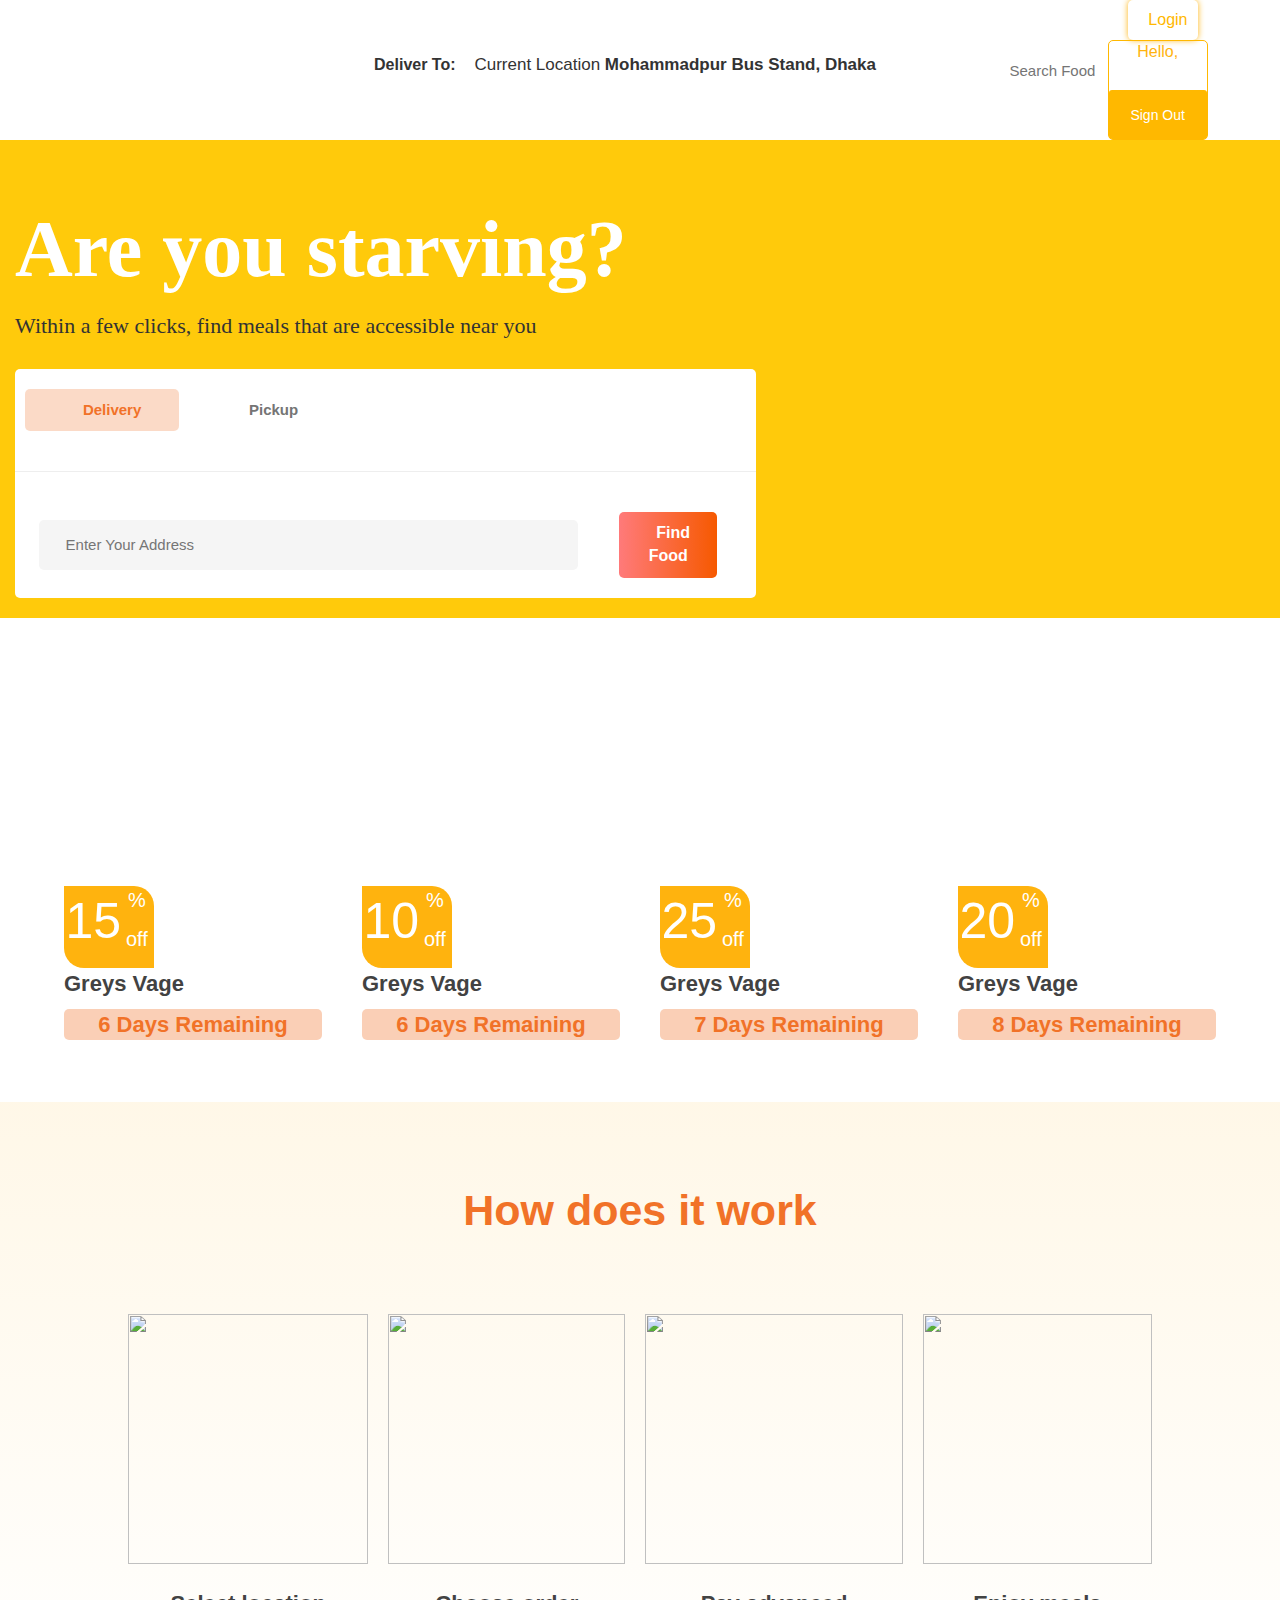
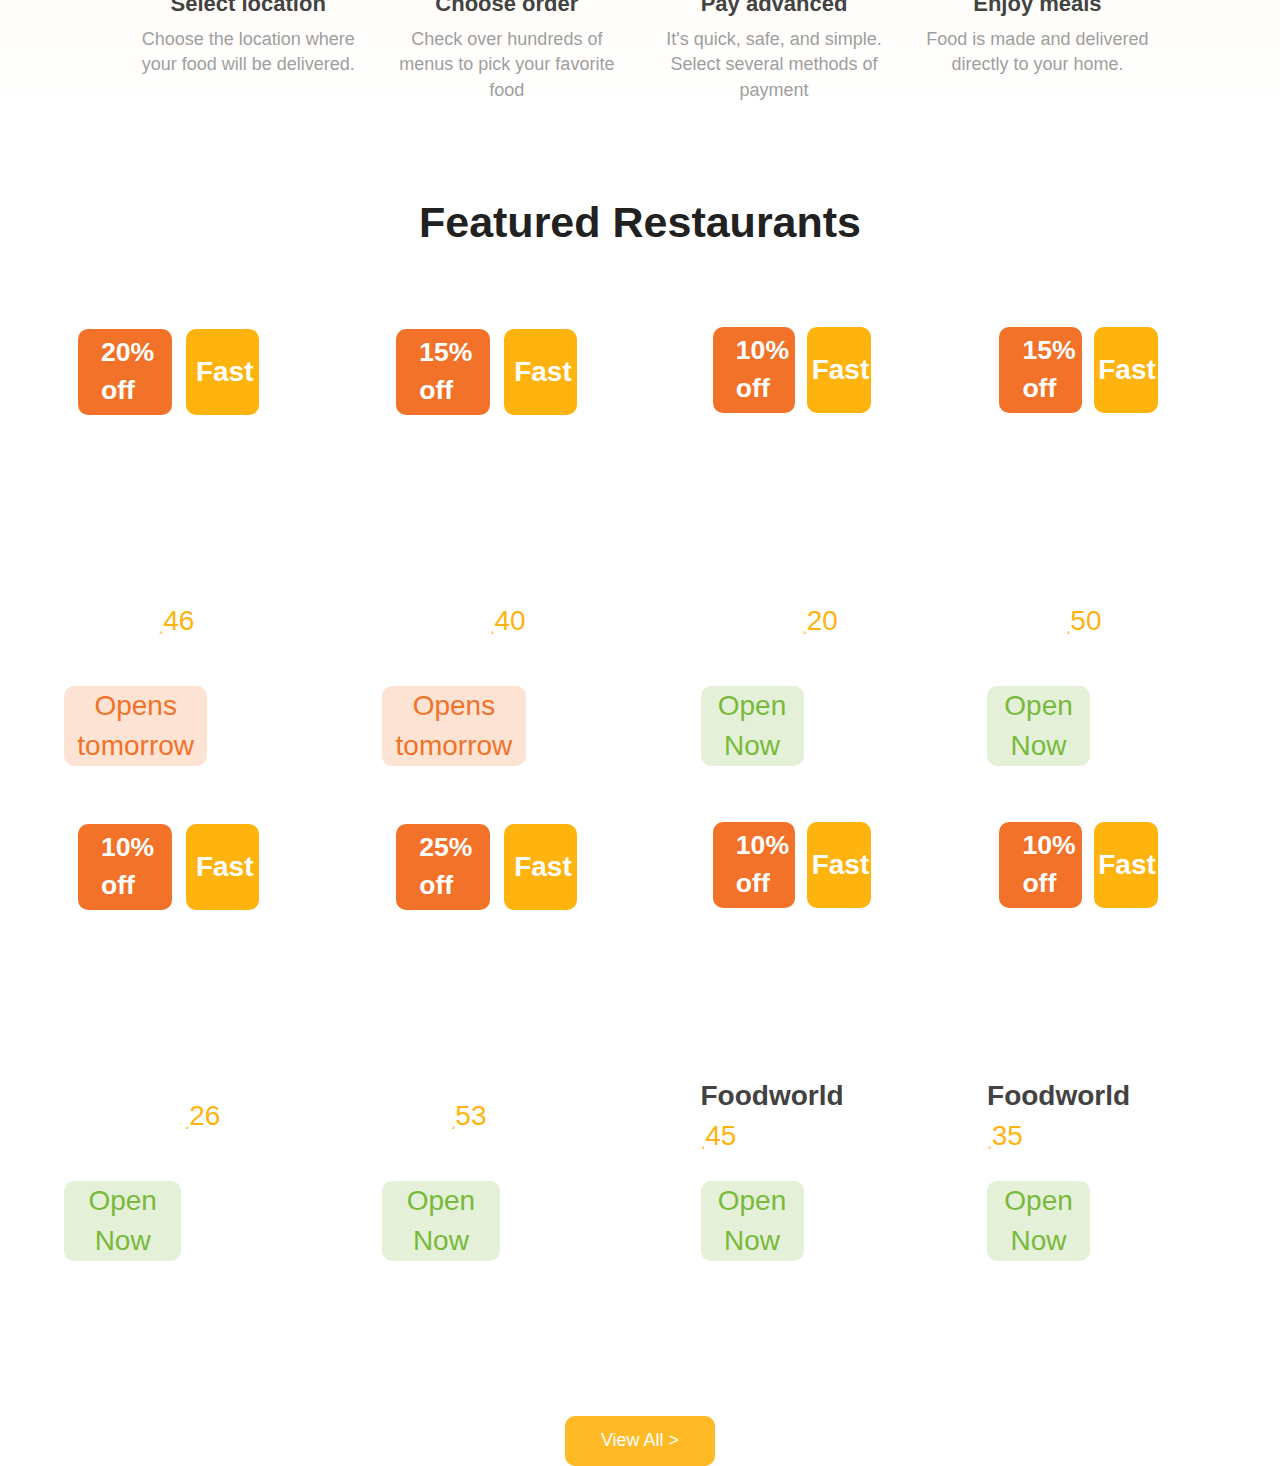
==== commit bd000e4b: "Update 11" ====
--- a/index.html
+++ b/index.html
@@ -24,7 +24,7 @@
 </head>
 <body>
     <nav id="navbar" class="row">
-        <div class="col-12 col-md-3 col-lg-3" style="display: flex; align-items: center; justify-content: center;"><img src="Logo.png" alt="" id="logo" ></div>
+        <div class="col-12 col-md-3 col-lg-3" style="display: flex; align-items: center; justify-content: center;"><img src="images/Logo.png" alt="" id="logo" ></div>
         <p style="text-align: center;" class="col-12 col-md-5 col-lg-6"><b  style="width: 83px;height: 18px;text-align: center; font-size: 16px;">Deliver To:</b><i class="fa-solid fa-location-dot fa-2xl" style="color: #ffb30e; margin-left: 10px; margin-right: 5px;"></i> <span style="font-size: 17px;">Current Location <b style="font-size: 17px;">Mohammadpur Bus Stand, Dhaka</b></span></p>
         <div id="navdiv" class="col-12 col-md-4 col-lg-3 center-block">
             <div id="navsearchdiv"><i class="fa-solid fa-magnifying-glass fa-2xl" id="icon1"></i><input id="button1" type="text" placeholder="Search Food"></div>
@@ -66,7 +66,7 @@
         </div>
     </div>
     </div>
-    <img src="ramani.png" alt="" class="col-0 col-lg-4" id="ramani">
+    <img src="images/ramani.png" alt="" class="col-0 col-lg-4" id="ramani">
     </div>
     
     <div id="food">
@@ -117,7 +117,7 @@
 </div>
 </div>
 <div id="fooddiv4">
-    <div id="image4 ">
+    <div id="image4">
         <div class="sale">
             <p style="color: white; font-size: 50px;">20</p>
             <div class="saleoff">
@@ -137,28 +137,28 @@
     <h1 id="workheader">How does it work</h1>
     <div id="howdoesitwork">
         <div id="workdiv1">
-            <img src="icon1.png" alt="" class="workicons">
+            <img src="images/icon1.png" alt="" class="workicons">
             <div style="height: 100px; width: auto; display: flex; flex-direction: column; justify-content: space-between;">
             <h2 style="text-align: center;"><b class="worktext1">Select location</b></h2>
             <p class="worktext2">Choose the location where your food will be delivered.</p>
         </div>
         </div>
         <div id="workdiv2">
-            <img src="icon2.png" alt="" class="workicons">
+            <img src="images/icon2.png" alt="" class="workicons">
             <div style="height: 100px; width: auto; display: flex; flex-direction: column; justify-content: space-between;">
             <h2 style="text-align: center;"><b class="worktext1">Choose order</b></h2>
             <p class="worktext2">Check over hundreds of menus to pick your favorite food</p>
         </div>
         </div>
         <div id="workdiv3">
-            <img src="icon3.png" alt="" class="workicons">
+            <img src="images/icon3.png" alt="" class="workicons">
             <div style="height: 100px; width: auto; display: flex; flex-direction: column; justify-content: space-between;">
             <h2 style="text-align: center;"><b class="worktext1">Pay advanced</b></h2>
             <p class="worktext2">It's quick, safe, and simple. Select several methods of payment</p>
         </div>
         </div>
         <div id="workdiv4">
-            <img src="icon4.png" alt="" class="workicons">
+            <img src="images/icon4.png" alt="" class="workicons">
             <div style="height: 100px; width: auto; display: flex; flex-direction: column; justify-content: space-between;">
             <h2 style="text-align: center;"><b class="worktext1">Enjoy meals</b></h2>
             <p class="worktext2">Food is made and delivered directly to your home.</p>
@@ -170,99 +170,244 @@
 </div>
 </div>
 <div id="popularitems">
-    <h1 id="popularheader">Popular items</h1>
+    <h1 class="popularheader" id="popularheader">Popular items</h1>
     <!-- https://codepen.io/ekeric13/pen/wKOwmg -->
       
     <div id="flexDiv">
-        <button onclick="leftscrol()">left</button>
-        <div id="maindiv3">
-            <div id="fooddiv1">
-                <div class="image1" >
-                    <div class="sale">
-                        <p style="color: white; font-size: 50px;">15</p>
-                        <div class="saleoff">
-                            <p style="color: white; font-size: 20px;">%</p>
-                            <p style="color:white; font-size: 20px; ">off</p>
-                        </div>
-                    </div>
-                </div>
-                <div class="nameandremaining">
-                <p id="name11"></p>
-                <div id="remaining1">6 Days Remaining</div>
-                </div>
-                </div>
-        </div>
-        <div id="maindiv3">
-            <div id="fooddiv1">
-                <div class="image1" >
-                    <div class="sale">
-                        <p style="color: white; font-size: 50px;">15</p>
-                        <div class="saleoff">
-                            <p style="color: white; font-size: 20px;">%</p>
-                            <p style="color:white; font-size: 20px; ">off</p>
-                        </div>
-                    </div>
-                </div>
-                <div class="nameandremaining">
-                <p id="name12"></p>
-                <div id="remaining2">6 Days Remaining</div>
-                </div>
-                </div>
-        </div>
-        <div id="maindiv3">
-            <div id="fooddiv1">
-                <div class="image1" >
-                    <div class="sale">
-                        <p style="color: white; font-size: 50px;">15</p>
-                        <div class="saleoff">
-                            <p style="color: white; font-size: 20px;">%</p>
-                            <p style="color:white; font-size: 20px; ">off</p>
-                        </div>
-                    </div>
-                </div>
-                <div class="nameandremaining">
-                <p id="name13"></p>
-                <div id="remaining3">6 Days Remaining</div>
-                </div>
-                </div>
-        </div>
-        <div id="maindiv3">
-            <div id="fooddiv1">
-                <div id="image1" >
-                    <div class="sale">
-                        <p style="color: white; font-size: 50px;">15</p>
-                        <div class="saleoff">
-                            <p style="color: white; font-size: 20px;">%</p>
-                            <p style="color:white; font-size: 20px; ">off</p>
-                        </div>
-                    </div>
-                </div>
-                <div class="nameandremaining">
-                <p id="name14"></p>
-                <div id="remaining4">6 Days Remaining</div>
-                </div>
-                </div>
-        </div>
-        <div id="maindiv3">
-            <div id="fooddiv1">
-                <div class="image1" >
-                    <div class="sale">
-                        <p style="color: white; font-size: 50px;">15</p>
-                        <div class="saleoff">
-                            <p style="color: white; font-size: 20px;">%</p>
-                            <p style="color:white; font-size: 20px; ">off</p>
-                        </div>
-                    </div>
-                </div>
-                <div class="nameandremaining">
-                <p id="name15"></p>
-                <div id="remaining5">6 Days Remaining</div>
-                </div>
-                </div>
-        </div>
-        <button onclick="rightscrol()">right</button>
-    </div>
-</div>
+        <button onclick="leftscrol()" class="caruselarrow" id="leftarrow"><</button>
+        <div id="caruseldiv1">
+            <img id="caruselimg1" src="" alt="" style="border-radius: 10px;">
+            <p id="caruselprod1" class="caruselprod" style="font-size: 20px; color: #424242;">  </p>
+            <div class="caruselloc"><i class="fa-solid fa-location-dot fa-xl" style="color: #ffb30e;  margin-right: 5px; margin-bottom: 5px;"></i><p id="caruselloc1" style="font-size: 15px; color: #FFB30E;"></p></div>
+            <b id="caruselprice1" class="caruselprice"></b>
+            <button class="caruselbutton" id="caruselbutton1">Order Now</button>
+        </div>
+        <div id="caruseldiv1">
+            <img id="caruselimg2"  src="" alt="" style="border-radius: 10px;">
+            <p id="caruselprod2" class="caruselprod" style="font-size: 20px; color: #424242;">  </p>
+            <div class="caruselloc"><i class="fa-solid fa-location-dot fa-xl" style="color: #ffb30e;  margin-right: 5px; margin-bottom: 5px;"></i><p id="caruselloc2" style="font-size: 15px; color: #FFB30E;"></p></div>
+            <b id="caruselprice2" class="caruselprice"></b>
+            <button class="caruselbutton" id="caruselbutton2">Order Now</button>
+        </div>
+        <div id="caruseldiv1">
+            <img id="caruselimg3"  src="" alt="" style="border-radius: 10px;">
+            <p id="caruselprod3" class="caruselprod" style="font-size: 20px; color: #424242;">  </p>
+            <div  class="caruselloc"><i class="fa-solid fa-location-dot fa-xl" style="color: #ffb30e;  margin-right: 5px; margin-bottom: 5px;"></i><p id="caruselloc3" style="font-size: 15px; color: #FFB30E;"></p></div>
+            <b id="caruselprice3" class="caruselprice"></b>
+            <button class="caruselbutton" id="caruselbutton3">Order Now</button>
+        </div>
+        <div id="caruseldiv1">
+            <img id="caruselimg4"  src="" alt="" style="border-radius: 10px;">
+            <p id="caruselprod4" class="caruselprod" style="font-size: 20px; color: #424242;">  </p>
+            <div class="caruselloc"><i class="fa-solid fa-location-dot fa-xl" style="color: #ffb30e;  margin-right: 5px; margin-bottom: 5px;"></i><p style="font-size: 15px; color: #FFB30E;" id="caruselloc4"></p></div>
+            <b id="caruselprice4" class="caruselprice"></b>
+            <button class="caruselbutton" id="caruselbutton4">Order Now</button>
+        </div>
+        <div id="caruseldiv1">
+            <img id="caruselimg5"  src="" alt="" style="border-radius: 10px;">
+            <p id="caruselprod5" class="caruselprod" style="font-size: 20px; color: #424242;">  </p>
+            <div class="caruselloc"><i class="fa-solid fa-location-dot fa-xl" style="color: #ffb30e;  margin-right: 5px; margin-bottom: 5px;"></i><p id="caruselloc5" style="font-size: 15px; color: #FFB30E;"></p></div>
+            <b id="caruselprice5" class="caruselprice"></b>
+            <button class="caruselbutton" id="caruselbutton5">Order Now</button>
+        </div>
+        
+        <button onclick="rightscrol()" class="caruselarrow" id="rightarrow">></button>
+    </div>
+</div>
+<div id="divfeautured"><div id="feautured">
+    <h1 class="popularheader">Featured Restaurants</h1>
+    <div id="feauturedrestaurants" style="margin-top: 70px;">
+        <div class="feauturedrestaurant1">
+            <div class="feauturedimage" id="feauturedimage1">
+                <div class="feauturedsales">
+                <div class="feauturedsale"><i class="fa-sharp fa-solid fa-tags fa-2xl" style="color: white; font-size: 220%;"></i><b style="color: white; font-size: 190%;"> 20% off</b></div>
+                <div class="speed"><i class="fa-regular fa-clock fa-2xl" style="color: white; font-size: 220%;"></i><b style="color: white; font-size: 200%">Fast</b></div>
+            </div>
+        </div>
+        <div style="display: flex; width: 50%; justify-content: space-between;" >
+            <img id="feauturedlogo1" src="" alt="">
+            <div style="display: flex; flex-direction: column;">
+            <div id="feauturedname1" style="align-items: center; justify-content: center; font-size: 200%; color: #424242; font-weight: bold;"></div>
+            <div style="display: flex; align-items: center;"><i class="fa-solid fa-star fa-2xl" style="color: #FFB30E;"></i><p style="color: #FFB30E; font-size: 200%;">46</p></div>
+        </div>
+    </div>
+        <div style="color: #F17228; background-color: #F1722833; width: 55%; font-size: 200%; border-radius: 10px; text-align: center;">
+            Opens tomorrow
+        </div>
+        </div>
+        <div class="feauturedrestaurant1">
+            <div class="feauturedimage" id="feauturedimage2">
+                <div class="feauturedsales">
+                <div class="feauturedsale"><i class="fa-sharp fa-solid fa-tags fa-2xl" style="color: white; font-size: 220%;"></i><b style="color: white; font-size: 190%;"> 15% off</b></div>
+                <div class="speed"><i class="fa-regular fa-clock fa-2xl" style="color: white; font-size: 220%;"></i><b style="color: white; font-size: 200%">Fast</b></div>
+            </div>
+        </div>
+        <div style="display: flex; width: 55%; justify-content: space-between;" >
+            <img id="feauturedlogo2" src="" alt="">
+            <div style="display: flex; flex-direction: column;">
+            <div id="feauturedname2" style="align-items: center; justify-content: center; font-size: 200%; color: #424242; font-weight: bold;"></div>
+            <div style="display: flex; align-items: center;"><i class="fa-solid fa-star fa-2xl" style="color: #FFB30E;"></i><p style="color: #FFB30E; font-size: 200%;">40</p></div>
+        </div>
+    </div>
+        <div style="color: #F17228; background-color: #F1722833; width: 55%; font-size: 200%; border-radius: 10px; text-align: center;">
+            Opens tomorrow
+        </div>
+        </div>
+        <div class="feauturedrestaurant1">
+            <div class="feauturedimage" id="feauturedimage3">
+                <div class="feauturedsales">
+                <div class="feauturedsale"><i class="fa-sharp fa-solid fa-tags fa-2xl" style="color: white; font-size: 220%;"></i><b style="color: white; font-size: 190%;"> 10% off</b></div>
+                <div class="speed"><i class="fa-regular fa-clock fa-2xl" style="color: white; font-size: 220%;"></i><b style="color: white; font-size: 200%">Fast</b></div>
+            </div>
+        </div>
+        <div style="display: flex; width: 60%; justify-content: space-between;" >
+            <img id="feauturedlogo3" src="" alt="">
+            <div style="display: flex; flex-direction: column;">
+            <div id="feauturedname3" style="align-items: center; justify-content: center; font-size: 200%; color: #424242; font-weight: bold;"></div>
+            <div style="display: flex; align-items: center;"><i class="fa-solid fa-star fa-2xl" style="color: #FFB30E;"></i><p style="color: #FFB30E; font-size: 200%;">20</p></div>
+        </div>
+    </div>
+        <div style="color: #79B93C; background-color: #79B93C33; width: 45%; font-size: 200%; border-radius: 10px; text-align: center;">
+            Open Now
+        </div>
+        </div>
+        <div class="feauturedrestaurant1">
+            <div class="feauturedimage" id="feauturedimage4">
+                <div class="feauturedsales">
+                <div class="feauturedsale"><i class="fa-sharp fa-solid fa-tags fa-2xl" style="color: white; font-size: 220%;"></i><b style="color: white; font-size: 190%;"> 15% off</b></div>
+                <div class="speed"><i class="fa-regular fa-clock fa-2xl" style="color: white; font-size: 220%;"></i><b style="color: white; font-size: 200%">Fast</b></div>
+            </div>
+        </div>
+        <div style="display: flex; width: 50%; justify-content: space-between;" >
+            <img id="feauturedlogo4" src="" alt="">
+            <div style="display: flex; flex-direction: column;">
+            <div id="feauturedname4" style="align-items: center; justify-content: center; font-size: 200%; color: #424242; font-weight: bold;"></div>
+            <div style="display: flex; align-items: center;"><i class="fa-solid fa-star fa-2xl" style="color: #FFB30E;"></i><p style="color: #FFB30E; font-size: 200%;">50</p></div>
+        </div>
+    </div>
+        <div style="color: #79B93C; background-color: #79B93C33; width: 45%; font-size: 200%; border-radius: 10px; text-align: center;">
+        Open Now
+        </div>
+        </div>
+        <div class="feauturedrestaurant1">
+            <div class="feauturedimage" id="feauturedimage5">
+                <div class="feauturedsales">
+                <div class="feauturedsale"><i class="fa-sharp fa-solid fa-tags fa-2xl" style="color: white; font-size: 220%;"></i><b style="color: white; font-size: 190%;"> 10% off</b></div>
+                <div class="speed"><i class="fa-regular fa-clock fa-2xl" style="color: white; font-size: 220%;"></i><b style="color: white; font-size: 200%">Fast</b></div>
+            </div>
+        </div>
+        <div style="display: flex; width: 60%; justify-content: space-between;" >
+            <img id="feauturedlogo5" src="" alt="">
+            <div style="display: flex; flex-direction: column;">
+            <div id="feauturedname5" style="align-items: center; justify-content: center; font-size: 200%; color: #424242; font-weight: bold;"></div>
+            <div style="display: flex; align-items: center;"><i class="fa-solid fa-star fa-2xl" style="color: #FFB30E;"></i><p style="color: #FFB30E; font-size: 200%;">26</p></div>
+        </div>
+    </div>
+        <div style="color: #79B93C; background-color: #79B93C33; width: 45%; font-size: 200%; border-radius: 10px; text-align: center;">
+        Open Now
+        </div>
+        </div>
+        <div class="feauturedrestaurant1">
+            <div class="feauturedimage" id="feauturedimage6">
+                <div class="feauturedsales">
+                <div class="feauturedsale"><i class="fa-sharp fa-solid fa-tags fa-2xl" style="color: white; font-size: 220%;"></i><b style="color: white; font-size: 190%;"> 25% off</b></div>
+                <div class="speed"><i class="fa-regular fa-clock fa-2xl" style="color: white; font-size: 220%;"></i><b style="color: white; font-size: 200%">Fast</b></div>
+            </div>
+        </div>
+        <div style="display: flex; width: 40%; justify-content: space-between;" >
+            <img id="feauturedlogo6" src="" alt="">
+            <div style="display: flex; flex-direction: column;">
+            <div id="feauturedname6" style="align-items: center; justify-content: center; font-size: 200%; color: #424242; font-weight: bold;"></div>
+            <div style="display: flex; align-items: center;"><i class="fa-solid fa-star fa-2xl" style="color: #FFB30E;"></i><p style="color: #FFB30E; font-size: 200%;">53</p></div>
+        </div>
+    </div>
+        <div style="color: #79B93C; background-color: #79B93C33; width: 45%; font-size: 200%; border-radius: 10px; text-align: center;">
+        Open Now
+        </div>
+        </div>
+        <div class="feauturedrestaurant1">
+            <div class="feauturedimage" id="feauturedimage7">
+                <div class="feauturedsales">
+                <div class="feauturedsale"><i class="fa-sharp fa-solid fa-tags fa-2xl" style="color: white; font-size: 220%;"></i><b style="color: white; font-size: 190%;"> 10% off</b></div>
+                <div class="speed"><i class="fa-regular fa-clock fa-2xl" style="color: white; font-size: 220%;"></i><b style="color: white; font-size: 200%">Fast</b></div>
+            </div>
+        </div>
+        <div style="display: flex; width: 60%; justify-content: space-between;" >
+            <img id="feauturedlogo7" src="" alt="">
+            <div style="display: flex; flex-direction: column;">
+            <div id="feauturedname7" style="align-items: center; justify-content: center; font-size: 200%; color: #424242; font-weight: bold;">Foodworld</div>
+            <div style="display: flex; align-items: center;"><i class="fa-solid fa-star fa-2xl" style="color: #FFB30E;"></i><p style="color: #FFB30E; font-size: 200%;">45</p></div>
+        </div>
+    </div>
+        <div style="color: #79B93C; background-color: #79B93C33; width: 45%; font-size: 200%; border-radius: 10px; text-align: center;">
+        Open Now
+        </div>
+        </div>
+        <div class="feauturedrestaurant1">
+            <div class="feauturedimage" id="feauturedimage8">
+                <div class="feauturedsales">
+                <div class="feauturedsale"><i class="fa-sharp fa-solid fa-tags fa-2xl" style="color: white; font-size: 220%;"></i><b style="color: white; font-size: 190%;"> 10% off</b></div>
+                <div class="speed"><i class="fa-regular fa-clock fa-2xl" style="color: white; font-size: 220%;"></i><b style="color: white; font-size: 200%">Fast</b></div>
+            </div>
+        </div>
+        <div style="display: flex; width: 55%; justify-content: space-between;" >
+            <img id="feauturedlogo8" src="" alt="">
+            <div style="display: flex; flex-direction: column;">
+            <div id="feauturedname8" style="align-items: center; justify-content: center; font-size: 200%; color: #424242; font-weight: bold;">Foodworld</div>
+            <div style="display: flex; align-items: center;"><i class="fa-solid fa-star fa-2xl" style="color: #FFB30E;"></i><p style="color: #FFB30E; font-size: 200%;">35</p></div>
+        </div>
+    </div>
+        <div style="color: #79B93C; background-color: #79B93C33; width: 45%; font-size: 200%; border-radius: 10px; text-align: center;">
+        Open Now
+        </div>
+        </div>
+
+    </div>
+</div>
+</div>
+<div class="viewall">View All ></div>
+<div id="carusel2div" style="margin-top: 90px;">
+    <h1 style="font-size: 40px ; margin-left: 60px;">Search by Food</h1>
+    <div id="carusel2" >
+        <div style="display: flex;align-items: center; width: 230px; justify-content: space-between; margin-left: auto; margin-right: 5%; margin-top: -20px; ">
+            <p class="viewallp" style="color: #FFB30E; font-size: 18px;">View All ></p>
+            <div id="carusel2arrow1" onclick="leftscrol1"><</div>
+            <div id="carusel2arrow2" onclick="rightscrol1">></div>
+        </div>
+        <div style=" width: 90%; margin-left: auto; margin-right: auto; display: flex; justify-content: space-between; margin-top: 50px;">
+        <div style="display: flex; flex-direction: column; height: 270px; justify-content: space-between; align-items: center;">
+            <img style="border-radius: 50%;" width="200px" height="200px" src="" alt="" id="carusel2image1">
+            <p style="text-align: center; font-size: 20px; font-weight: bold;" id="carusel2text1"></p>
+        </div>
+        <div style="display: flex; flex-direction: column; height: 270px; justify-content: space-between; align-items: center;">
+            <img style="border-radius: 50%;" width="200px" height="200px" src="" alt="" id="carusel2image2">
+            <p style="text-align: center; font-size: 20px; font-weight: bold;" id="carusel2text2"></p>
+        </div>
+        <div style="display: flex; flex-direction: column; height: 270px; justify-content: space-between; align-items: center;">
+            <img style="border-radius: 50%;" width="200px" height="200px" src="" alt="" id="carusel2image3">
+            <p style="text-align: center; font-size: 20px; font-weight: bold;" id="carusel2text3"></p>
+        </div>
+        <div style="display: flex; flex-direction: column; height: 270px; justify-content: space-between; align-items: center;">
+            <img style="border-radius: 50%;" width="200px" height="200px" src="" alt="" id="carusel2image4">
+            <p style="text-align: center; font-size: 20px; font-weight: bold;" id="carusel2text4"></p>
+        </div>
+        <div style="display: flex; flex-direction: column; height: 270px; justify-content: space-between; align-items: center;">
+            <img style="border-radius: 50%;" width="200px" height="200px" src="" alt="" id="carusel2image5">
+            <p style="text-align: center; font-size: 20px; font-weight: bold;" id="carusel2text5"></p>
+        </div>
+        <div style="display: flex; flex-direction: column; height: 270px; justify-content: space-between; align-items: center;">
+            <img style="border-radius: 50%;" width="200px" height="200px" src="" alt="" id="carusel2image6">
+            <p style="text-align: center; font-size: 20px; font-weight: bold;" id="carusel2text6"></p>
+        </div>
+        
+        </div>
+
+    </div>
+
+</div>
+
+
+
     
 <script src="https://cdn.jsdelivr.net/npm/swiper@9/swiper-bundle.min.js"></script>
 <script src="main.js"></script>
--- a/style.css
+++ b/style.css
@@ -488,7 +488,7 @@
     max-width: 350px;
     
 }
-#popularheader{
+.popularheader{
     font-style: normal;
 font-weight: 700;
 font-size: 43px;
@@ -496,14 +496,208 @@
 /* or 48px */
 
 text-align: center;
-margin-top: 20px;
+margin-top: 70px;
 
 /* Theme/Gray 900 */
 
 color: #212121;
 }
-
-  
+#flexDiv{
+    display: flex;
+    justify-content: space-evenly;
+    width: 100%;
+    margin-left: auto;
+    margin-right: auto;
+    align-items: center;
+    margin-top: 50px;
+}
+#caruseldiv1{
+    display: flex;
+    flex-direction: column;
+    justify-content: space-between;
+}
+.caruselprod{
+    font-weight: bold;
+}
+.caruselloc{
+    display: flex;
+    align-items: center;
+}
+.caruselprice{
+    font-size: 14px;
+    font-weight: bolder
+    
+} 
+.caruselbutton{
+    width: 100%;
+    height: 40px;
+    border-radius: 10px;
+    background-color: #F17228;
+    color: white;
+    border: none;
+    font-size: 15px;
+}
+.caruselbutton:hover{
+    color: #F17228;
+    background-color: #ffb30e;
+}
+.caruselarrow{
+    width: 60px;
+    height: 60px;
+    border-radius: 50%;
+    border: none;
+    font-size: 25px;
+    color:white;
+    background-color: #FAAA01;
+}
+#caruselimg1{
+    width: 284px;
+    height: 283px;
+}
+#caruselimg2{
+    width: 284px;
+    height: 283px;
+}
+#caruselimg3{
+    width: 284px;
+    height: 283px;
+}
+#caruselimg4{
+    width: 284px;
+    height: 283px;
+}
+#caruselimg5{
+    width: 284px;
+    height: 283px;
+}
+#feauturedrestaurants{
+    display: grid;
+    width: 90%;
+    height: 100%;
+    margin-left: auto;
+    margin-right: auto;
+    grid-template-columns: auto auto auto auto;
+    grid-gap:5%;
+    
+    
+}
+#divfeautured{
+    padding-bottom: 200px;
+}
+.feauturedimage{
+    
+    height: 300px;
+    background-size: cover ;
+    background-repeat: no-repeat;
+    border-radius: 10px;
+    
+    
+    
+   
+}
+.feauturedrestaurant1{
+    display: flex;
+    flex-direction: column;
+    justify-content: space-between;
+    height: 450px;
+    
+}
+.feauturedsales{
+    width: 80%;
+    display: flex;
+    justify-content: space-evenly;
+    padding-top: 5%;
+
+
+}
+.feauturedsale{
+    display: flex;
+    justify-content: space-evenly;
+    width: 45%;
+    align-items: center;
+    border-radius: 10px;
+    background-color:#F17228;
+    padding-top: 5px;
+    padding-bottom: 5px;
+
+}
+.speed{
+    width: 35%;
+    display: flex;
+    justify-content: space-evenly;
+    align-items: center;
+    border-radius: 10px;
+    padding-top: 5px;
+    padding-bottom: 5px;
+    background-color: #FFB30E;
+}
+.viewall{
+    color: white;
+    background-color: #FFBA26;
+    width: 150px;
+    height: 50px;
+    border-radius: 10px;
+    display: flex;
+    justify-content: center;
+    align-items: center;
+    margin-left: auto;
+    margin-right: auto;
+    
+    font-size: 18px;
+}
+.viewall:hover{
+    background-color: #F65900;
+    color: yellow;
+}
+#carusel2arrow1{
+    width: 60px;
+    height: 60px;
+    display: flex;
+    justify-content: center;
+    align-items: center;
+    font-size: 30px;
+    background-color:#FFB30E ;
+    border-radius: 50%;
+    color: white;
+    cursor: pointer;
+}
+#carusel2arrow1:hover{
+    color: yellow ;
+    background-color: #F65900;
+}
+#carusel2arrow2{
+    width: 60px;
+    height: 60px;
+    display: flex;
+    justify-content: center;
+    align-items: center;
+    font-size: 30px;
+    background-color:#FFB30E ;
+    border-radius: 50%;
+    color: white;
+    cursor: pointer;
+}
+#carusel2arrow2:hover{
+    color: yellow ;
+    background-color: #F65900;
+}
+.viewallp{
+    cursor: pointer;
+    
+}
+.viewallp:hover{
+    color: #F65900 !important; 
+}
+@media only screen and (max-width: 1500px) {
+    #flexDiv{
+        display: none;
+    }
+    #popularheader{
+        display: none;
+    }
+    
+
+}
 @media only screen and (max-width: 992px) {
     #ramani{
         display: none;
@@ -595,6 +789,17 @@
         grid-column-start: 3;
         grid-column-end: 5;       
     }
+    #feauturedrestaurants{
+        grid-template-columns: auto auto;
+        
+    }
+    #feauturedrestaurant1{
+        height: 400px;
+    }
+    #divfeautured{
+        padding-bottom: 400px;
+    }
+    
 }
 @media only screen and (max-width: 768px){
     #header{
@@ -656,23 +861,32 @@
         grid-column-start: 2;
         grid-column-end: 4;       
     }
+    #feauturedrestaurants{
+        grid-template-columns: auto ;
+
+    }
+    #feauturedrestaurants{
+        width: 50%;
+    }
+    .feauturedsales{
+        width: 100%;
+    }
+    .viewall{
+        margin-top: 1400px;
+    }
+    #divfeautured{
+        padding-bottom: 30px;
+    }
+
 }
 @media only screen and (max-width: 1300px){
     .image1{
         height: 250px;
     }
-}
-
-
-
-
-
-
-
-
-
-
-#flexDiv{
-    display: flex;
-    justify-content: space-evenly;
+    .feauturedimage{
+        height: 250px;
+    }
+    #carusel2div{
+        display: none;
+    }
 }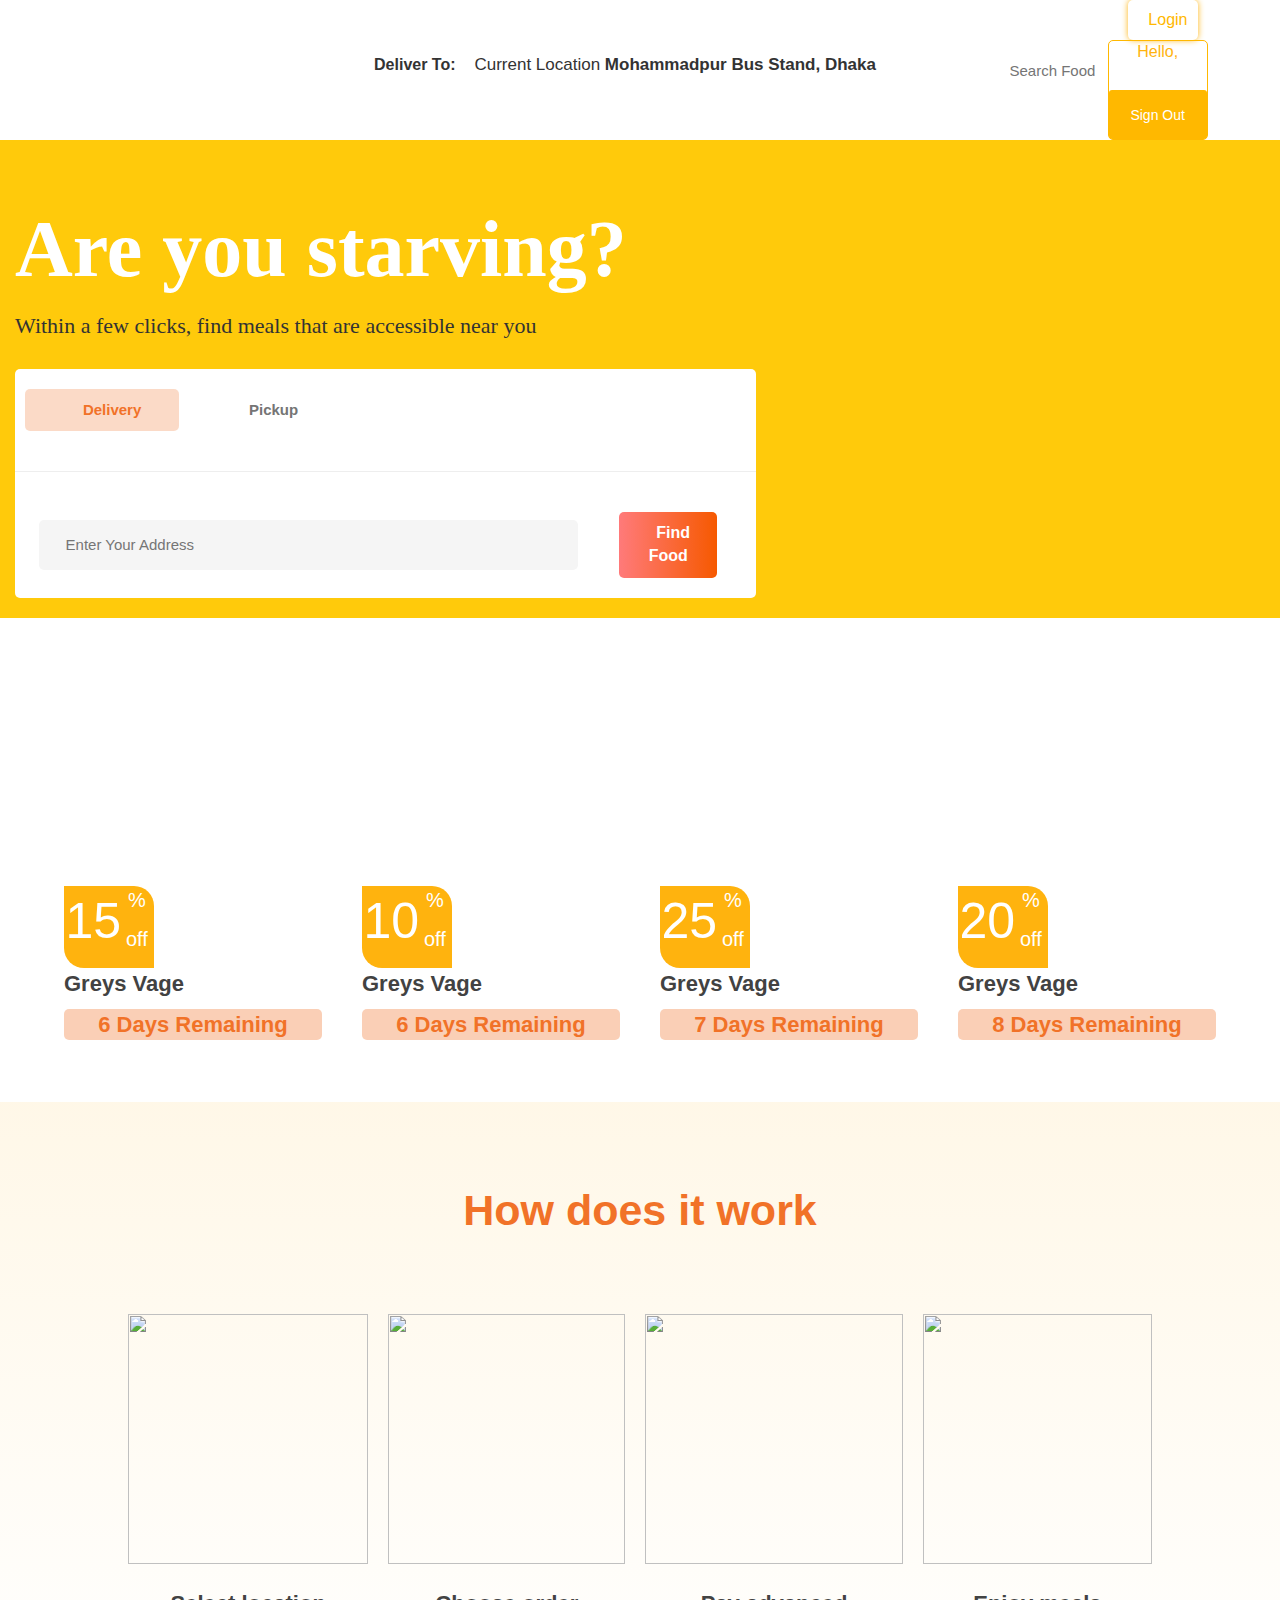
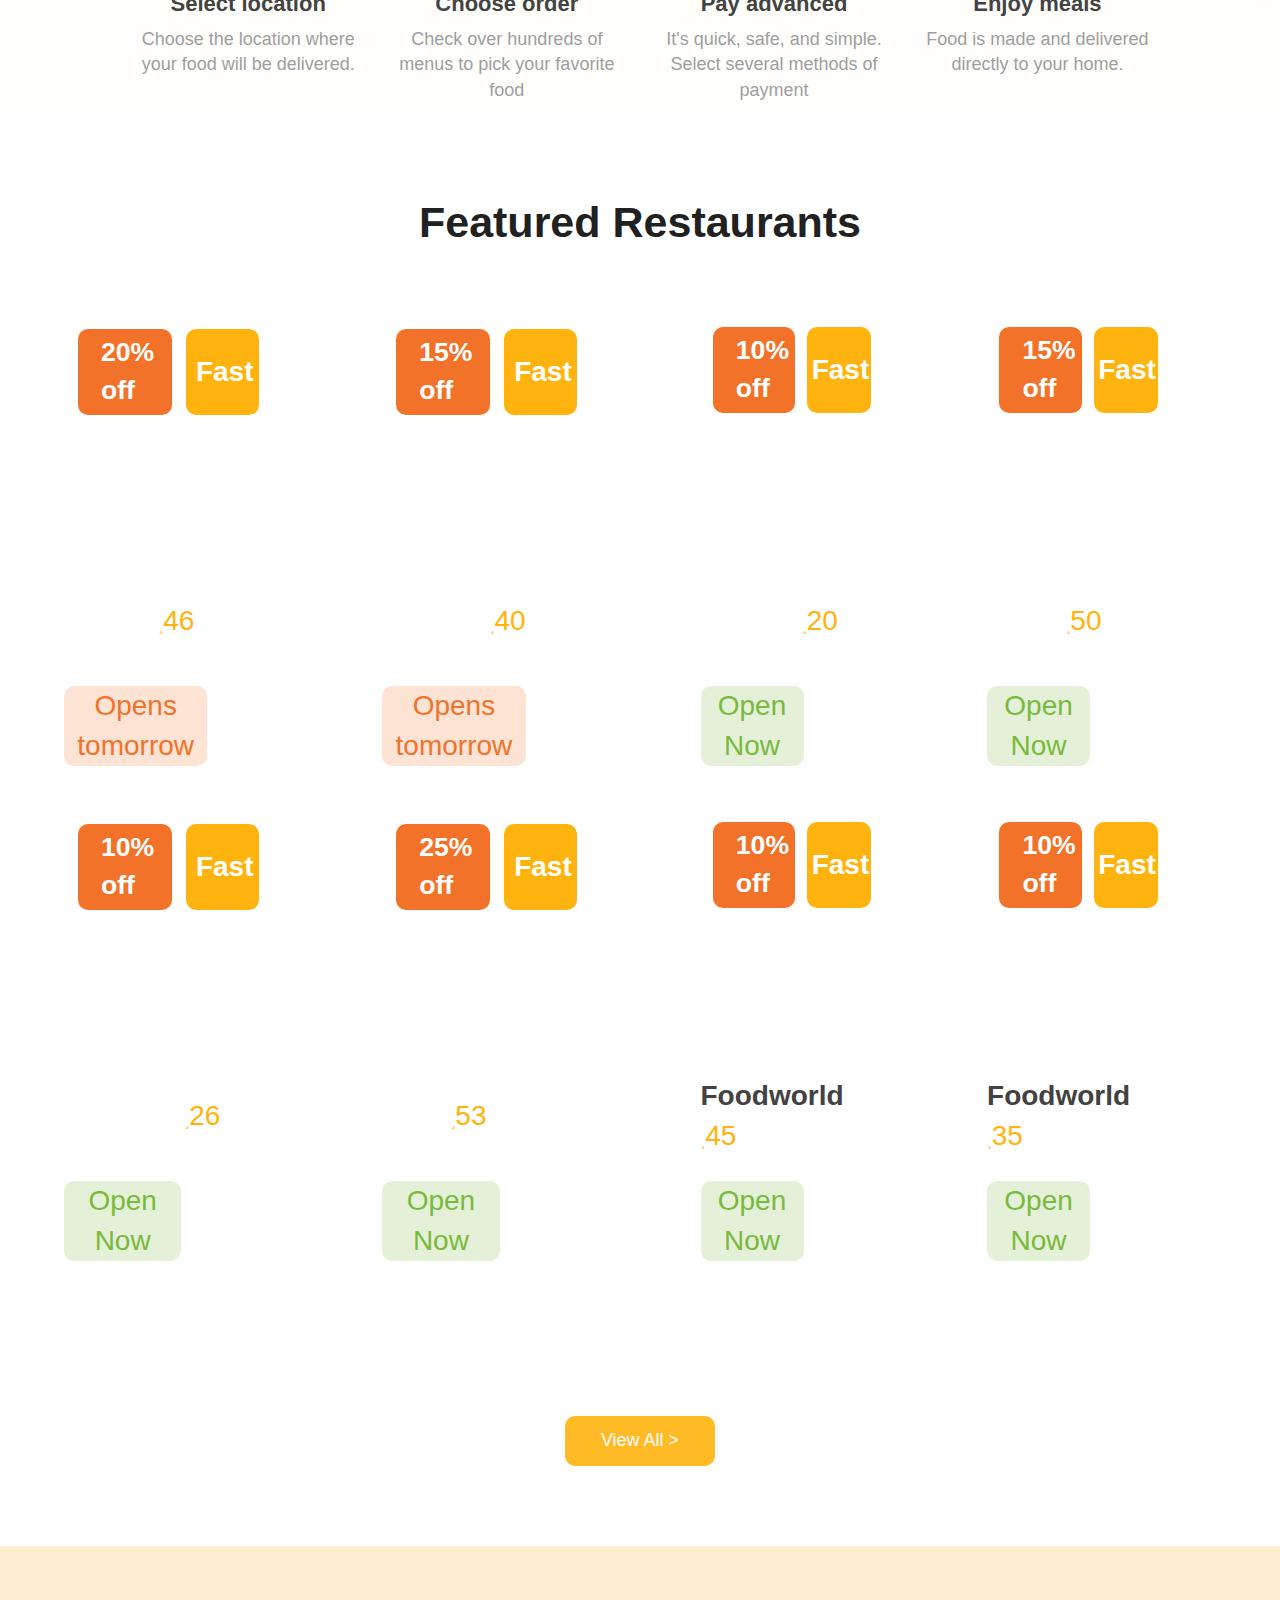
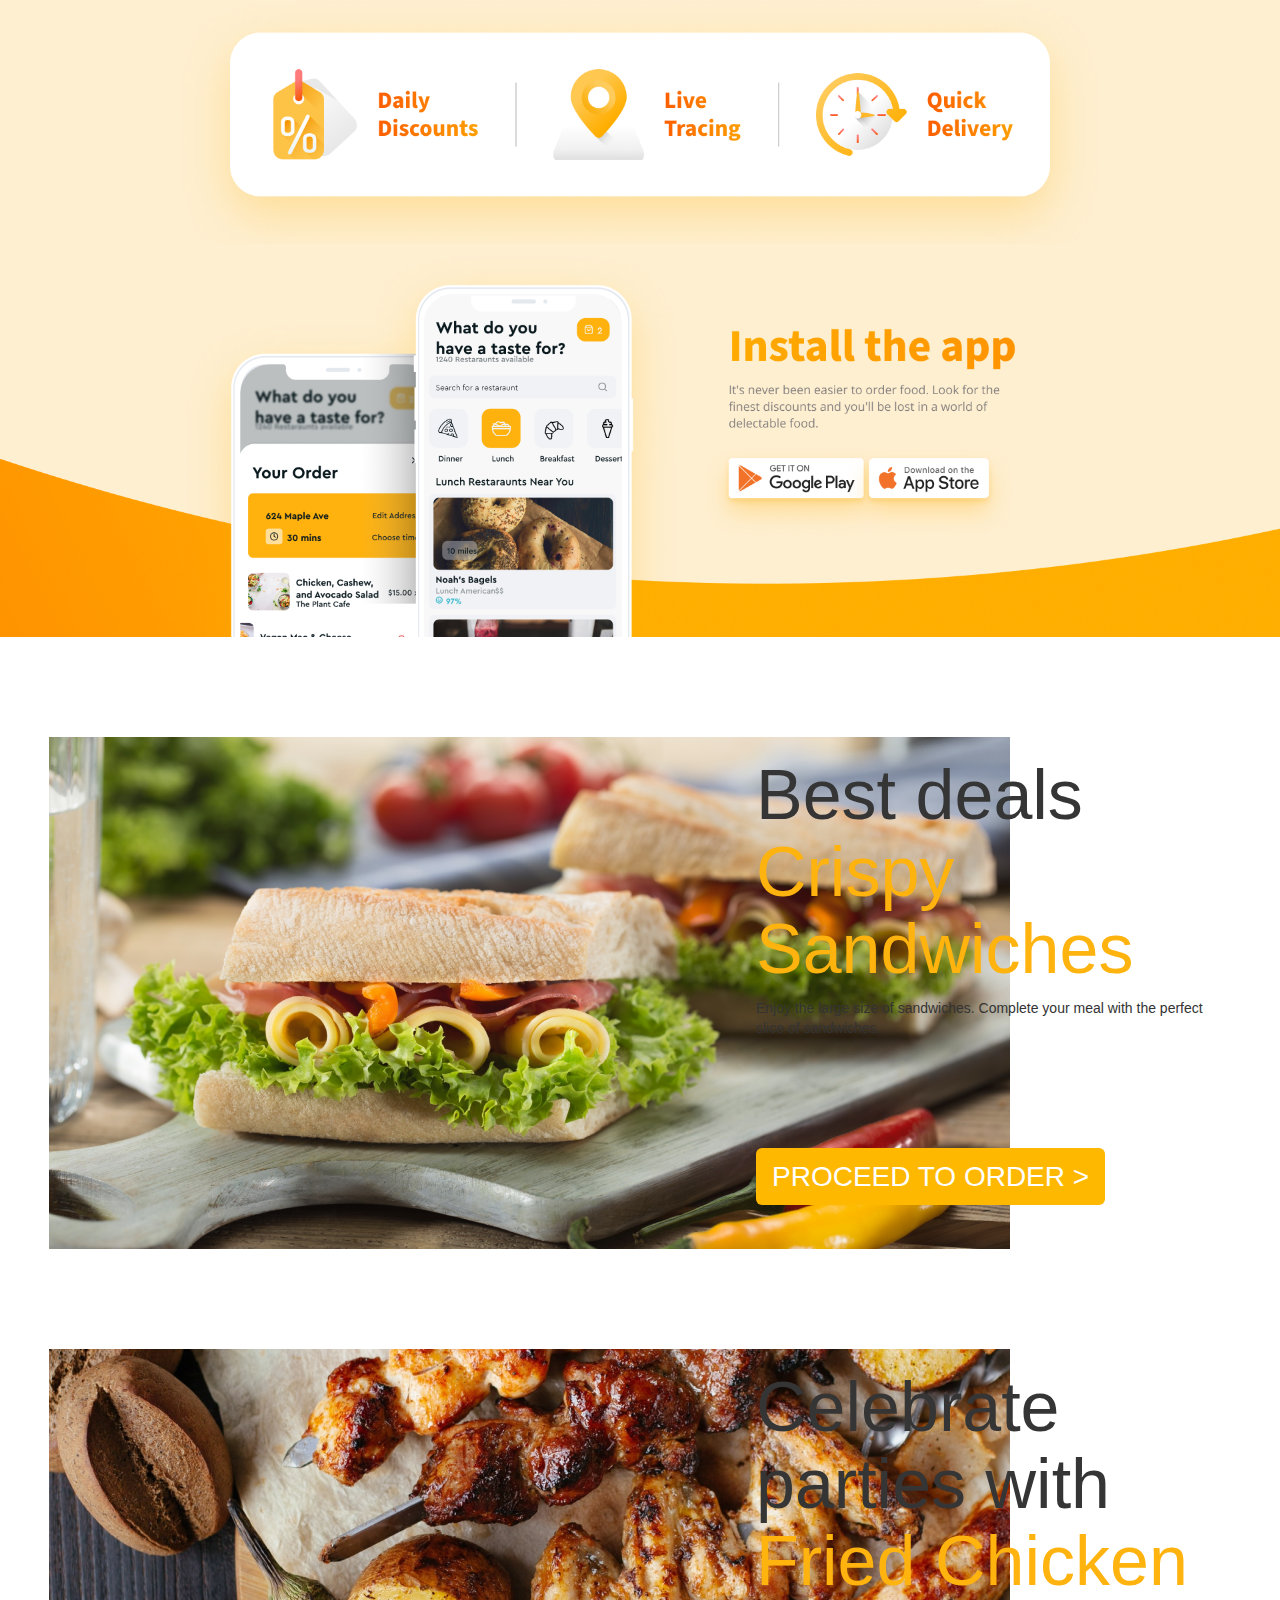
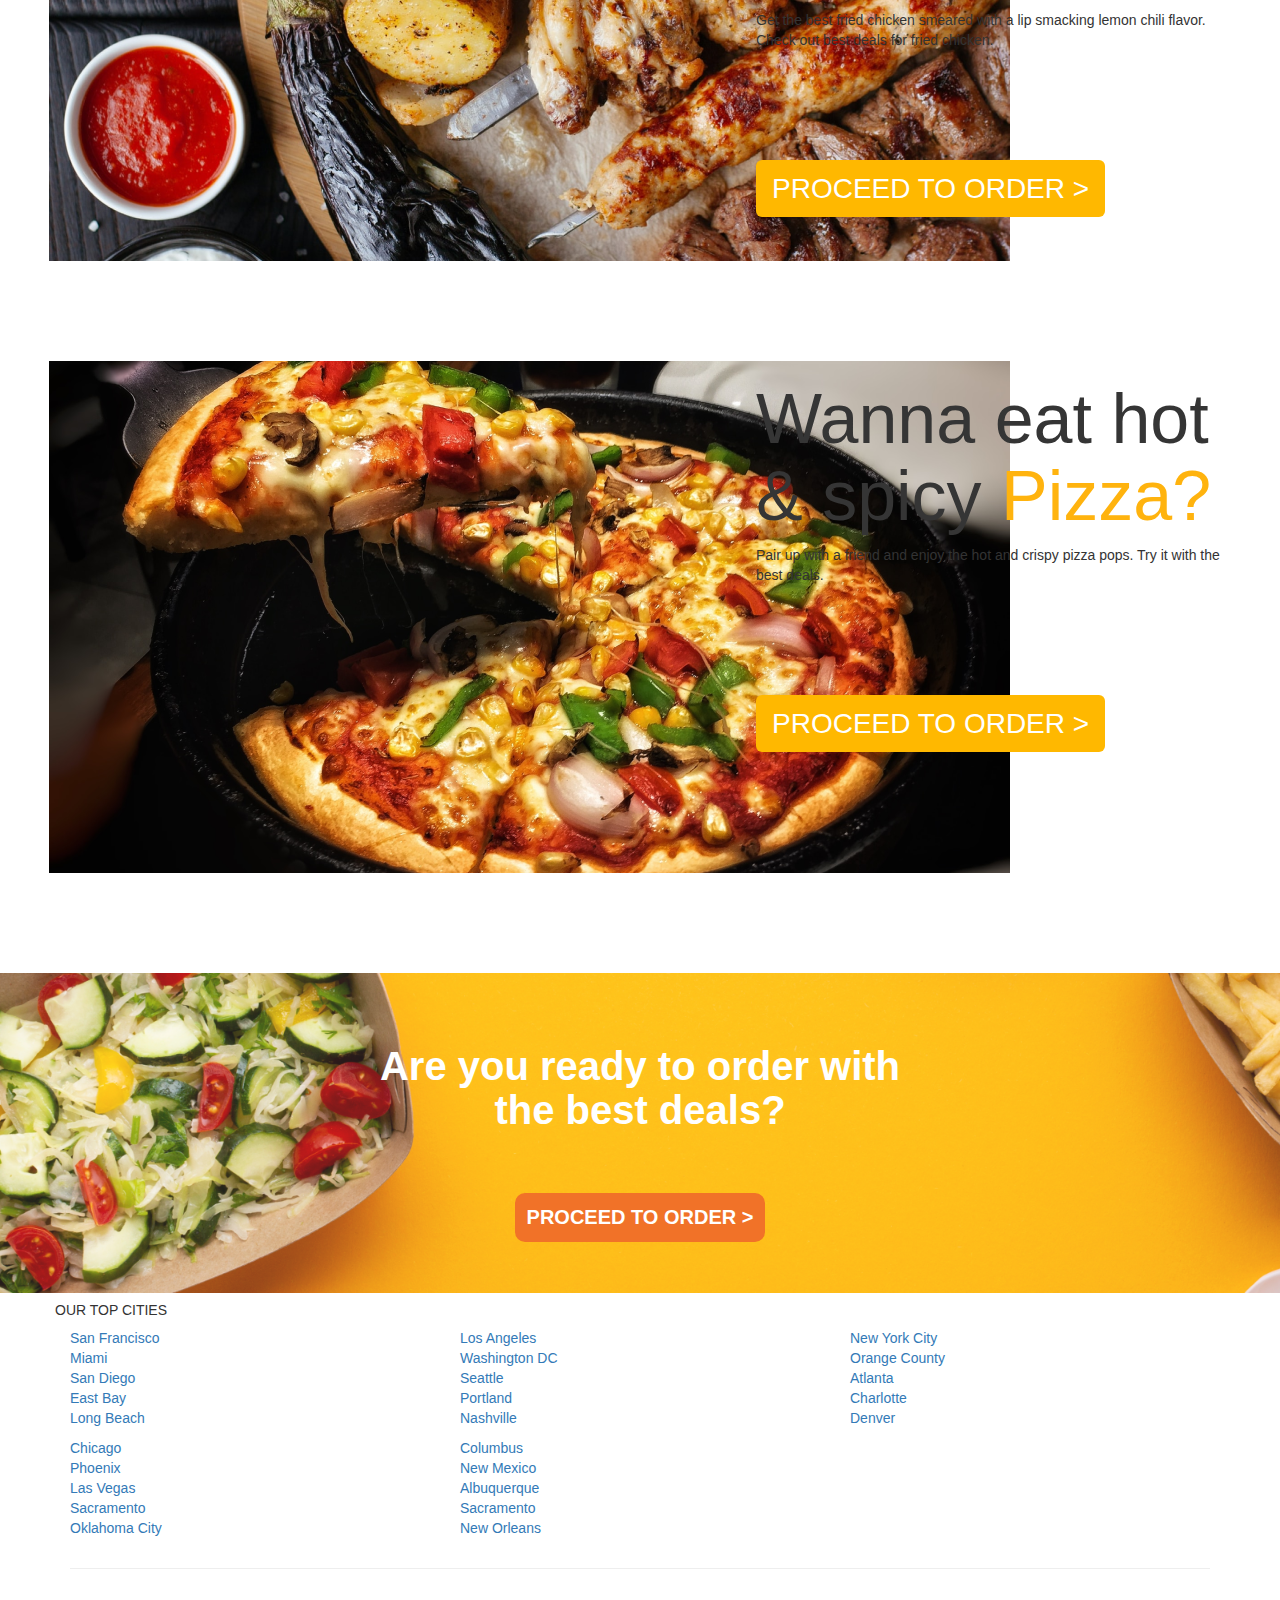
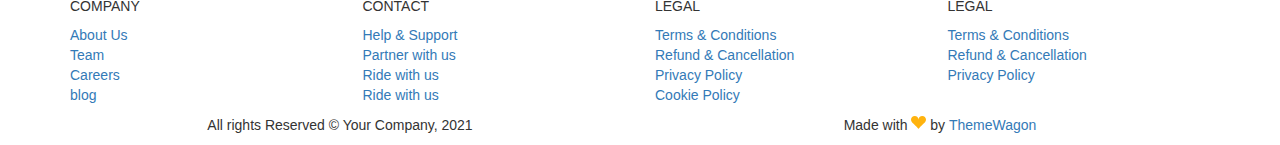
==== commit 0172bb78: "Update11" ====
--- a/index.html
+++ b/index.html
@@ -366,13 +366,13 @@
 </div>
 </div>
 <div class="viewall">View All ></div>
-<div id="carusel2div" style="margin-top: 90px;">
+<div id="carusel2div" style="margin-top: 90px; background-color: #FEFAF1;">
     <h1 style="font-size: 40px ; margin-left: 60px;">Search by Food</h1>
     <div id="carusel2" >
         <div style="display: flex;align-items: center; width: 230px; justify-content: space-between; margin-left: auto; margin-right: 5%; margin-top: -20px; ">
             <p class="viewallp" style="color: #FFB30E; font-size: 18px;">View All ></p>
-            <div id="carusel2arrow1" onclick="leftscrol1"><</div>
-            <div id="carusel2arrow2" onclick="rightscrol1">></div>
+            <div id="carusel2arrow1" onclick="leftscrol1()"><</div>
+            <div id="carusel2arrow2" onclick="rightscrol1()">></div>
         </div>
         <div style=" width: 90%; margin-left: auto; margin-right: auto; display: flex; justify-content: space-between; margin-top: 50px;">
         <div style="display: flex; flex-direction: column; height: 270px; justify-content: space-between; align-items: center;">
@@ -405,9 +405,169 @@
     </div>
 
 </div>
-
-
-
+<img id="bigimage1" style="width: 100%; margin-top: 80px;"  src="images/features.png" alt="">
+<img id="bigimage2" style="width: 100%; margin-top: -25px;" src="images/appdownload.png" alt="">
+<div id="bestdeals">
+    <div class="container5" style="width: 90%; margin-left: auto; margin-right: auto; margin-top: 100px;">
+    <div class="row">
+          <div class="col-12">
+            <div class="card card-span mb-3 shadow-lg">
+              <div class="card-body py-0">
+                <div class="row justify-content-center">
+                  <div class="col-md-7 col-xl-7 col-xxl-8 g-0 order-0 order-md-1"><img class="img-fluid w-100 fit-cover h-100 rounded-top rounded-md-end rounded-md-top-0"  src="images/sandwich2.png" alt="..."></div>
+                  <div class="col-md-5 col-xl-5 col-xxl-4 p-4 p-lg-5">
+                    <h1 class="card-title mt-xl-5 mb-4 bestdealtext1" style="color: #353535; font-size: 500%;">Best deals <span style="color: #FFB30E;"> Crispy Sandwiches</span></h1>
+                    <p class="fs-1 bestdealtext2" >Enjoy the large size of sandwiches. Complete your meal with the perfect slice of sandwiches.</p>
+                    <div class="d-grid bottom-0"><a class="btn btn-lg btn-primary mt-xl-6" style="background-color: #FFB800; font-size: 200%; border:none; margin-top: 100px;">PROCEED TO ORDER ></a>
+                </div>
+              </div>
+            </div>
+          </div>
+        </div>
+      </div>
+</div>
+</div>
+<div class="container5" style="width: 90%; margin-left: auto; margin-right: auto; margin-top: 100px;">
+    <div class="row">
+          <div class="col-12">
+            <div class="card card-span mb-3 shadow-lg">
+              <div class="card-body py-0">
+                <div class="row justify-content-center">
+                  <div class="col-md-7 col-xl-7 col-xxl-8 g-0 order-1 order-md-0"><img class="img-fluid w-100 fit-cover h-100 rounded-top rounded-md-end rounded-md-top-0"  src="images/friedchicken.png" alt="..."></div>
+                  <div class="col-md-5 col-xl-5 col-xxl-4 p-4 p-lg-5">
+                    <h1 class="card-title mt-xl-5 mb-4 bestdealtext1" style="color: #353535; font-size: 500%;">Celebrate  parties with  <span style="color: #FFB30E;"> Fried Chicken</span></h1>
+                    <p class="fs-1 bestdealtext2" >Get the best fried chicken smeared with a lip smacking lemon chili flavor. Check out best deals for fried chicken.</p>
+                    <div class="d-grid bottom-0"><a class="btn btn-lg btn-primary mt-xl-6" style="background-color: #FFB800; font-size: 200%; border:none; margin-top: 100px;">PROCEED TO ORDER ></a>
+                </div>
+              </div>
+            </div>
+          </div>
+        </div>
+      </div>
+</div>
+</div>
+<div class="container5" style="width: 90%; margin-left: auto; margin-right: auto; margin-top: 100px;">
+    <div class="row">
+          <div class="col-12">
+            <div class="card card-span mb-3 shadow-lg">
+              <div class="card-body py-0">
+                <div class="row justify-content-center">
+                  <div class="col-md-7 col-xl-7 col-xxl-8 g-0 order-0 order-md-1"><img class="img-fluid w-100 fit-cover h-100 rounded-top rounded-md-end rounded-md-top-0"  src="images/pizza2.png" alt="..."></div>
+                  <div class="col-md-5 col-xl-5 col-xxl-4 p-4 p-lg-5">
+                    <h1 class="card-title mt-xl-5 mb-4 bestdealtext1" style="color: #353535; font-size: 500%;">Wanna eat hot & spicy <span style="color: #FFB30E;"> Pizza?</span></h1>
+                    <p class="fs-1 bestdealtext2" >Pair up with a friend and enjoy the hot and crispy pizza pops. Try it with the best deals.</p>
+                    <div class="d-grid bottom-0"><a class="btn btn-lg btn-primary mt-xl-6" style="background-color: #FFB800; font-size: 200%; border:none; margin-top: 100px;">PROCEED TO ORDER ></a>
+                </div>
+              </div>
+            </div>
+          </div>
+        </div>
+      </div>
+</div>
+</div>
+<div id="footerimage">
+    <h1 style="font-size: 40px; font-weight: bolder; text-align: center; color:#FFFFFF;">Are you ready to order with <br> the best deals?</h1>
+    <button id="footerimagebitton">PROCEED TO ORDER ></button>
+</div>
+<div class="container footer12" style="margin-left: auto; margin-right: auto;">
+    <div class="row justify-content-lg-between">
+      <h5 class="lh-lg fw-bold text-white">OUR TOP CITIES</h5>
+      <div class="col-6 col-md-4 col-lg-auto mb-3">
+        <ul class="list-unstyled mb-md-4 mb-lg-0">
+          <li class="lh-lg"><a class="text-200 text-decoration-none" href="#!">San Francisco</a></li>
+          <li class="lh-lg"><a class="text-200 text-decoration-none" href="#!">Miami</a></li>
+          <li class="lh-lg"><a class="text-200 text-decoration-none" href="#!">San Diego</a></li>
+          <li class="lh-lg"><a class="text-200 text-decoration-none" href="#!">East Bay</a></li>
+          <li class="lh-lg"><a class="text-200 text-decoration-none" href="#!">Long Beach</a></li>
+        </ul>
+      </div>
+      <div class="col-6 col-md-4 col-lg-auto mb-3">
+        <ul class="list-unstyled mb-md-4 mb-lg-0">
+          <li class="lh-lg"><a class="text-200 text-decoration-none" href="#!">Los Angeles</a></li>
+          <li class="lh-lg"><a class="text-200 text-decoration-none" href="#!">Washington DC</a></li>
+          <li class="lh-lg"><a class="text-200 text-decoration-none" href="#!">Seattle</a></li>
+          <li class="lh-lg"><a class="text-200 text-decoration-none" href="#!">Portland</a></li>
+          <li class="lh-lg"><a class="text-200 text-decoration-none" href="#!">Nashville</a></li>
+        </ul>
+      </div>
+      <div class="col-6 col-md-4 col-lg-auto mb-3">
+        <ul class="list-unstyled mb-md-4 mb-lg-0">
+          <li class="lh-lg"><a class="text-200 text-decoration-none" href="#!">New York City</a></li>
+          <li class="lh-lg"><a class="text-200 text-decoration-none" href="#!">Orange County</a></li>
+          <li class="lh-lg"><a class="text-200 text-decoration-none" href="#!">Atlanta</a></li>
+          <li class="lh-lg"><a class="text-200 text-decoration-none" href="#!">Charlotte</a></li>
+          <li class="lh-lg"><a class="text-200 text-decoration-none" href="#!">Denver</a></li>
+        </ul>
+      </div>
+      <div class="col-6 col-md-4 col-lg-auto mb-3">
+        <ul class="list-unstyled mb-md-4 mb-lg-0">
+          <li class="lh-lg"><a class="text-200 text-decoration-none" href="#!">Chicago</a></li>
+          <li class="lh-lg"><a class="text-200 text-decoration-none" href="#!">Phoenix</a></li>
+          <li class="lh-lg"><a class="text-200 text-decoration-none" href="#!">Las Vegas</a></li>
+          <li class="lh-lg"><a class="text-200 text-decoration-none" href="#!">Sacramento</a></li>
+          <li class="lh-lg"><a class="text-200 text-decoration-none" href="#!">Oklahoma City</a></li>
+        </ul>
+      </div>
+      <div class="col-6 col-md-4 col-lg-auto mb-3">
+        <ul class="list-unstyled mb-md-4 mb-lg-0">
+          <li class="lh-lg"><a class="text-200 text-decoration-none" href="#!">Columbus</a></li>
+          <li class="lh-lg"><a class="text-200 text-decoration-none" href="#!">New Mexico</a></li>
+          <li class="lh-lg"><a class="text-200 text-decoration-none" href="#!">Albuquerque</a></li>
+          <li class="lh-lg"><a class="text-200 text-decoration-none" href="#!">Sacramento</a></li>
+          <li class="lh-lg"><a class="text-200 text-decoration-none" href="#!">New Orleans</a></li>
+        </ul>
+      </div>
+    </div>
+    <hr class="text-900">
+    <div class="row">
+      <div class="col-6 col-md-4 col-lg-3 col-xxl-2 mb-3">
+        <h5 class="lh-lg fw-bold text-white">COMPANY</h5>
+        <ul class="list-unstyled mb-md-4 mb-lg-0">
+          <li class="lh-lg"><a class="text-200 text-decoration-none" href="#!">About Us</a></li>
+          <li class="lh-lg"><a class="text-200 text-decoration-none" href="#!">Team</a></li>
+          <li class="lh-lg"><a class="text-200 text-decoration-none" href="#!">Careers</a></li>
+          <li class="lh-lg"><a class="text-200 text-decoration-none" href="#!">blog</a></li>
+        </ul>
+      </div>
+      <div class="col-6 col-md-4 col-lg-3 col-xxl-2 col-lg-3 mb-3">
+        <h5 class="lh-lg fw-bold text-white">CONTACT</h5>
+        <ul class="list-unstyled mb-md-4 mb-lg-0">
+          <li class="lh-lg"><a class="text-200 text-decoration-none" href="#!">Help &amp; Support</a></li>
+          <li class="lh-lg"><a class="text-200 text-decoration-none" href="#!">Partner with us </a></li>
+          <li class="lh-lg"><a class="text-200 text-decoration-none" href="#!">Ride with us</a></li>
+          <li class="lh-lg"><a class="text-200 text-decoration-none" href="#!">Ride with us</a></li>
+        </ul>
+      </div>
+      <div class="col-6 col-md-4 col-lg-3 col-xxl-2 mb-3">
+        <h5 class="lh-lg fw-bold text-white">LEGAL</h5>
+        <ul class="list-unstyled mb-md-4 mb-lg-0">
+          <li class="lh-lg"><a class="text-200 text-decoration-none" href="#!">Terms &amp; Conditions</a></li>
+          <li class="lh-lg"><a class="text-200 text-decoration-none" href="#!">Refund &amp; Cancellation</a></li>
+          <li class="lh-lg"><a class="text-200 text-decoration-none" href="#!">Privacy Policy</a></li>
+          <li class="lh-lg"><a class="text-200 text-decoration-none" href="#!">Cookie Policy</a></li>
+        </ul>
+      </div>
+      <div class="col-6 col-md-4 col-lg-3 col-xxl-2 mb-3">
+        <h5 class="lh-lg fw-bold text-white">LEGAL</h5>
+        <ul class="list-unstyled mb-md-4 mb-lg-0">
+          <li class="lh-lg"><a class="text-200 text-decoration-none" href="#!">Terms &amp; Conditions</a></li>
+          <li class="lh-lg"><a class="text-200 text-decoration-none" href="#!">Refund &amp; Cancellation</a></li>
+          <li class="lh-lg"><a class="text-200 text-decoration-none" href="#!">Privacy Policy</a></li>
+        </ul>
+      </div>
+      
+    <hr class="border border-800">
+    <div class="row flex-center pb-3">
+      <div class="col-md-6 order-0">
+        <p class="text-200 text-center text-md-start">All rights Reserved © Your Company, 2021</p>
+      </div>
+      <div class="col-md-6 order-1">
+        <p class="text-200 text-center text-md-end"> Made with&nbsp;<svg class="bi bi-suit-heart-fill" xmlns="http://www.w3.org/2000/svg" width="15" height="15" fill="#FFB30E" viewBox="0 0 16 16">
+            <path d="M4 1c2.21 0 4 1.755 4 3.92C8 2.755 9.79 1 12 1s4 1.755 4 3.92c0 3.263-3.234 4.414-7.608 9.608a.513.513 0 0 1-.784 0C3.234 9.334 0 8.183 0 4.92 0 2.755 1.79 1 4 1z"></path>
+          </svg>&nbsp;by&nbsp;<a class="text-200 fw-bold" href="https://themewagon.com/" target="_blank">ThemeWagon </a></p>
+      </div>
+    </div>
+  </div>
     
 <script src="https://cdn.jsdelivr.net/npm/swiper@9/swiper-bundle.min.js"></script>
 <script src="main.js"></script>
--- a/style.css
+++ b/style.css
@@ -1,3 +1,4 @@
+
 
 *{
     box-sizing: border-box;
@@ -688,6 +689,38 @@
 .viewallp:hover{
     color: #F65900 !important; 
 }
+.bestdealbutton{
+    width: 100%;
+    margin-left: auto;
+    margin-right: auto;
+}
+#footerimage{
+    background: url(images/footerimage.png);
+    display: flex; flex-direction: column;
+    justify-content: space-evenly;
+    height: 320px;
+    background-size: cover ;
+    background-repeat: no-repeat;
+    margin-top: 100px;
+    position: relative;
+}
+#footerimagebitton{
+    width: 250px; 
+    border: none; 
+    color: #FFFFFF; 
+    font-weight: bold; 
+    font-size: 20px; 
+    background-color: #F17228 ;
+    margin-left: auto; 
+    margin-right: auto; 
+    border-radius: 10px;
+    padding-top: 10px; 
+    padding-bottom: 10px;
+}
+#footerimagebitton:hover{
+    color: #F17228;
+    background-color: white;
+}
 @media only screen and (max-width: 1500px) {
     #flexDiv{
         display: none;
@@ -877,6 +910,31 @@
     #divfeautured{
         padding-bottom: 30px;
     }
+    #bigimage1{
+        display: none;
+    }
+    #bigimage2{
+        display: none;
+    }
+    .container5 {
+        display: flex;
+        flex-wrap: wrap;
+        justify-content: space-between;
+        align-items: center;
+    }
+
+    .text-container5 {
+        flex-basis: 50%;
+        padding: 20px;
+        box-sizing: border-box;
+    }
+
+    .photo-container5 {
+        flex-basis: 50%;
+    }
+    .footer12{
+        display: none;
+    }
 
 }
 @media only screen and (max-width: 1300px){
@@ -889,4 +947,7 @@
     #carusel2div{
         display: none;
     }
+    .bestdealimage{
+        height: 50%;
+    }
 }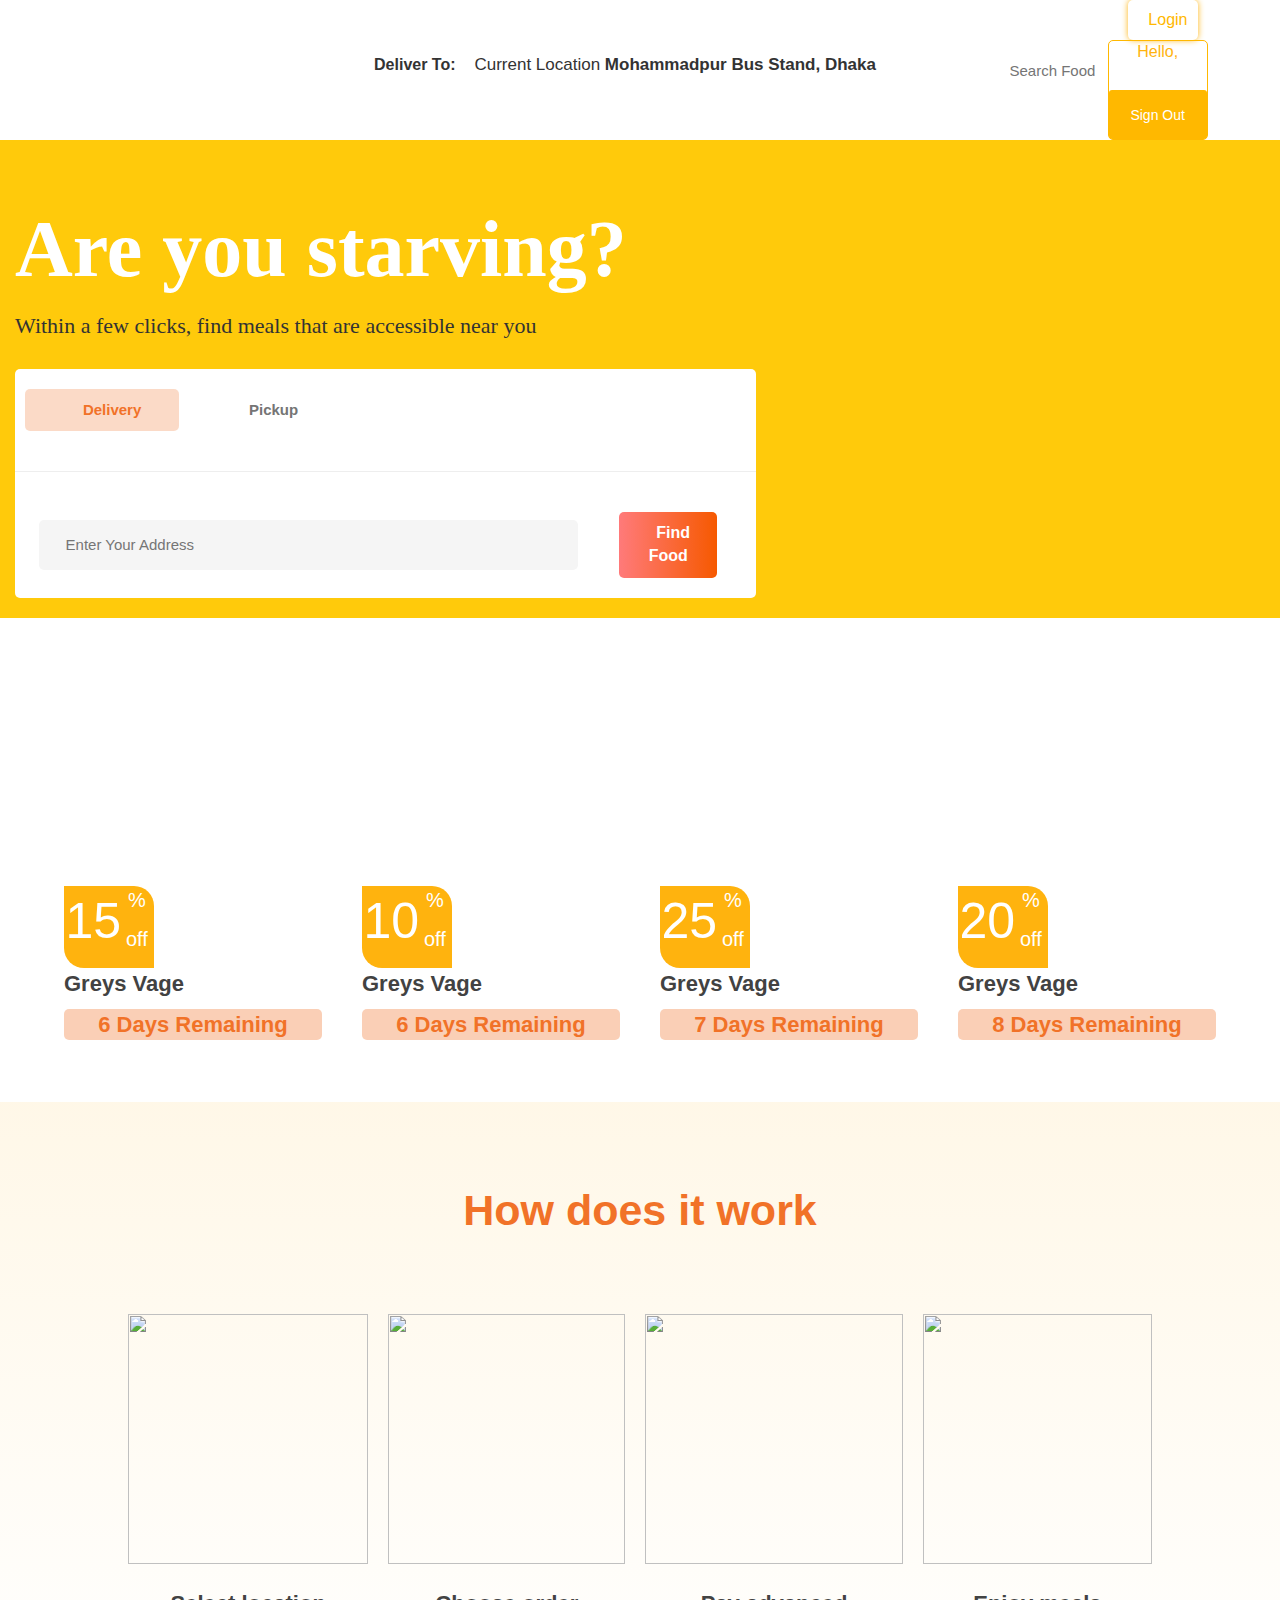
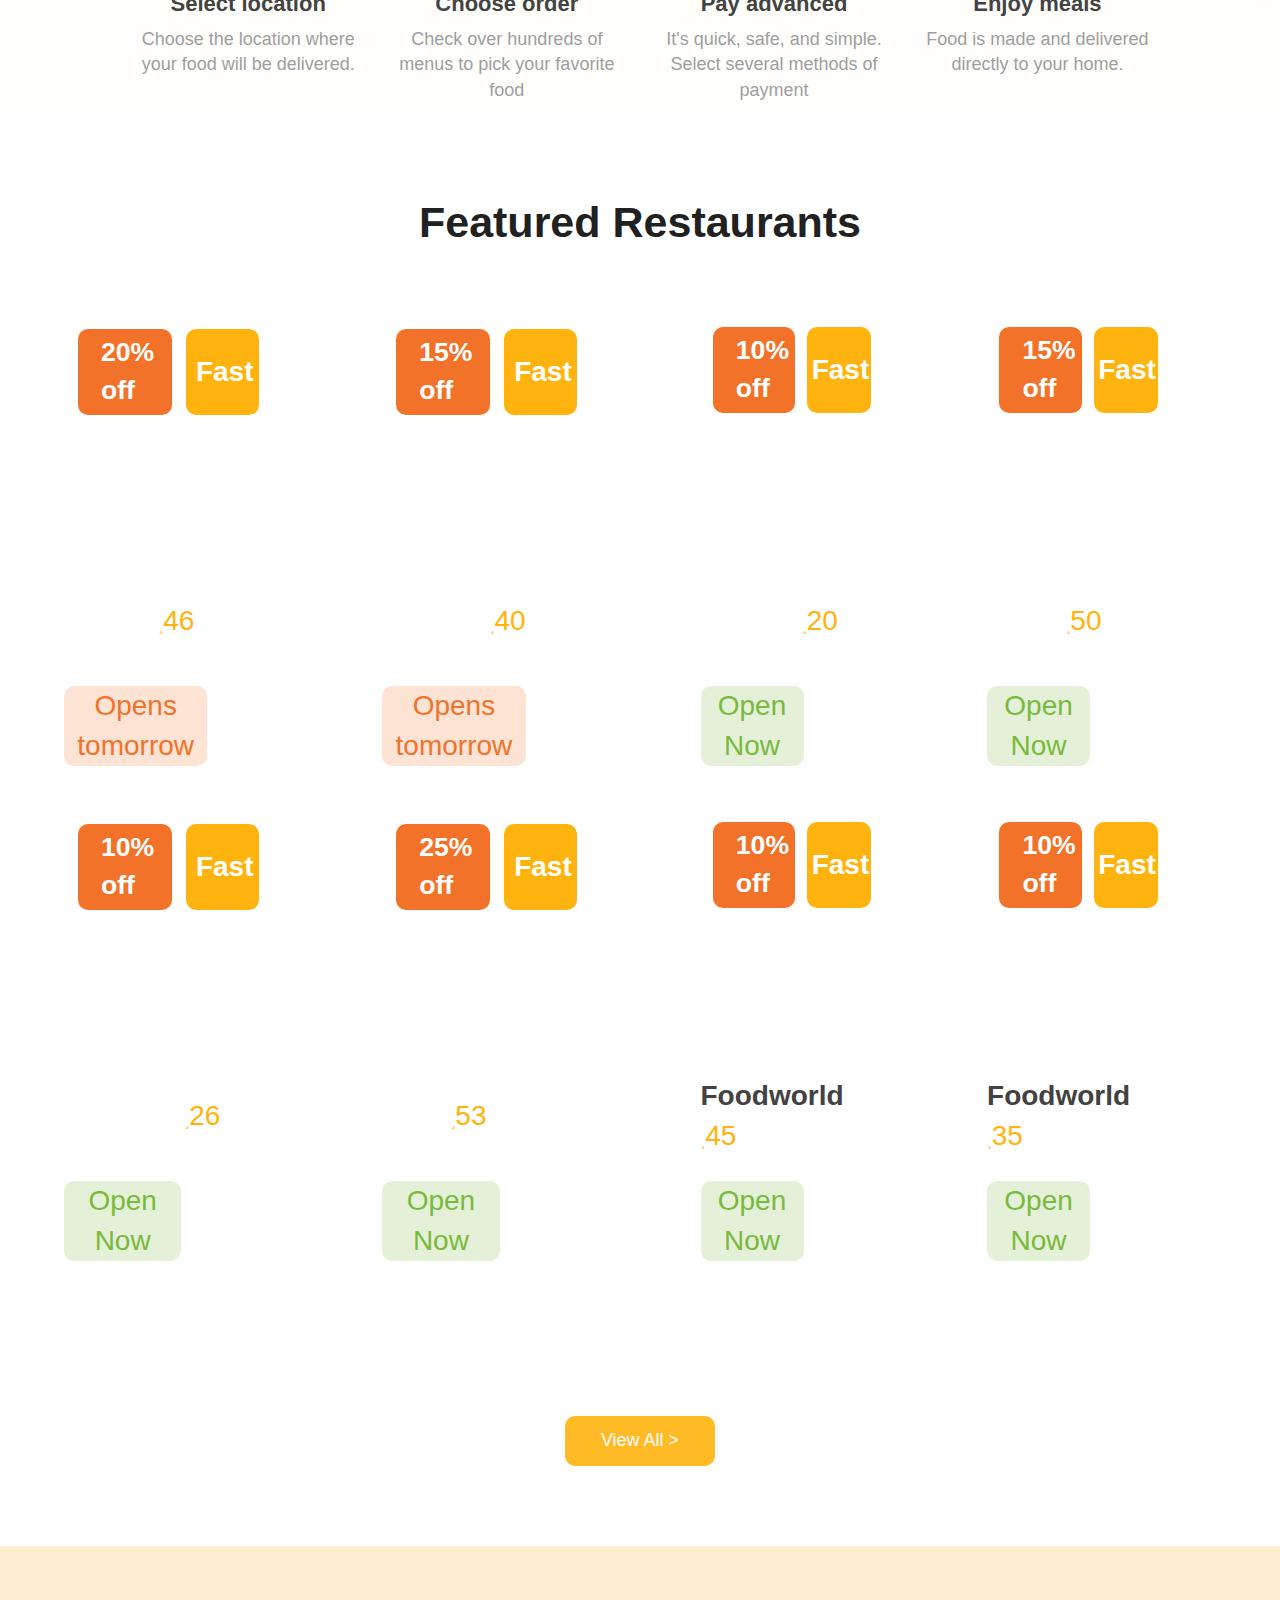
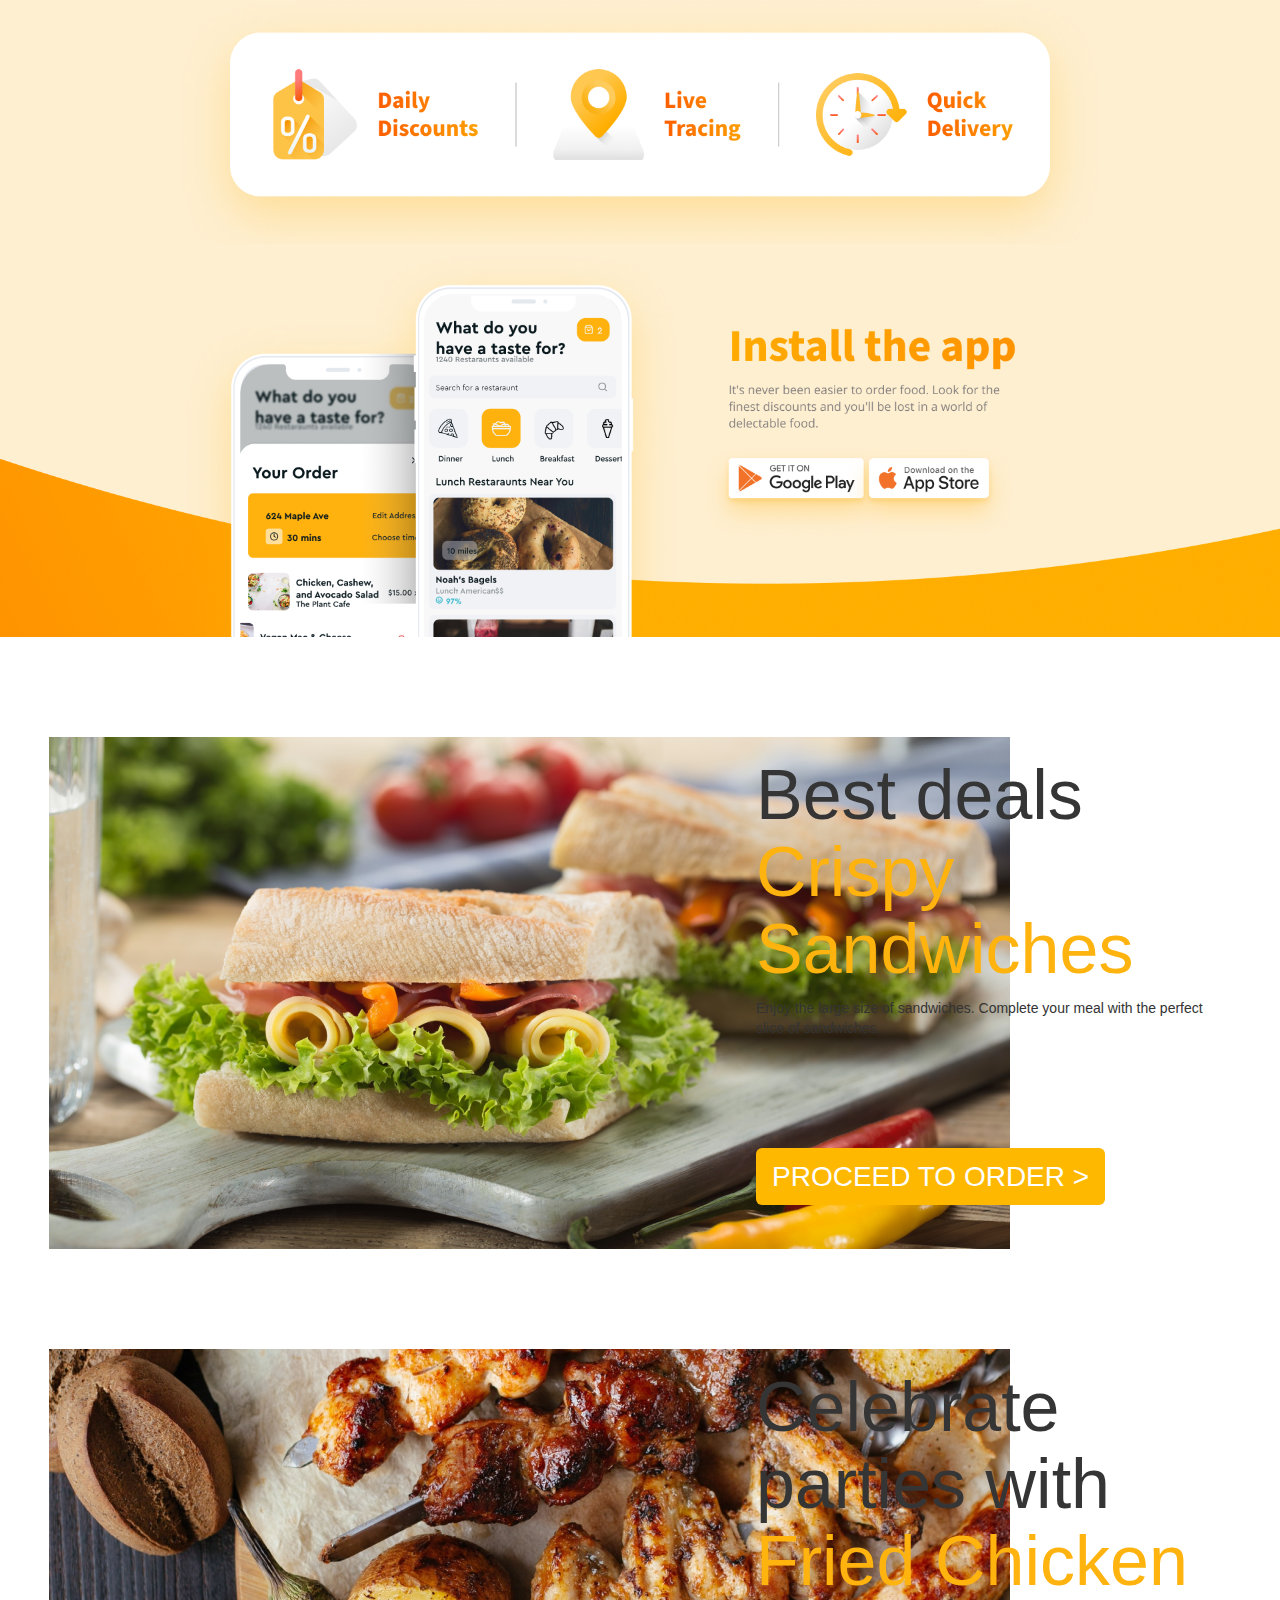
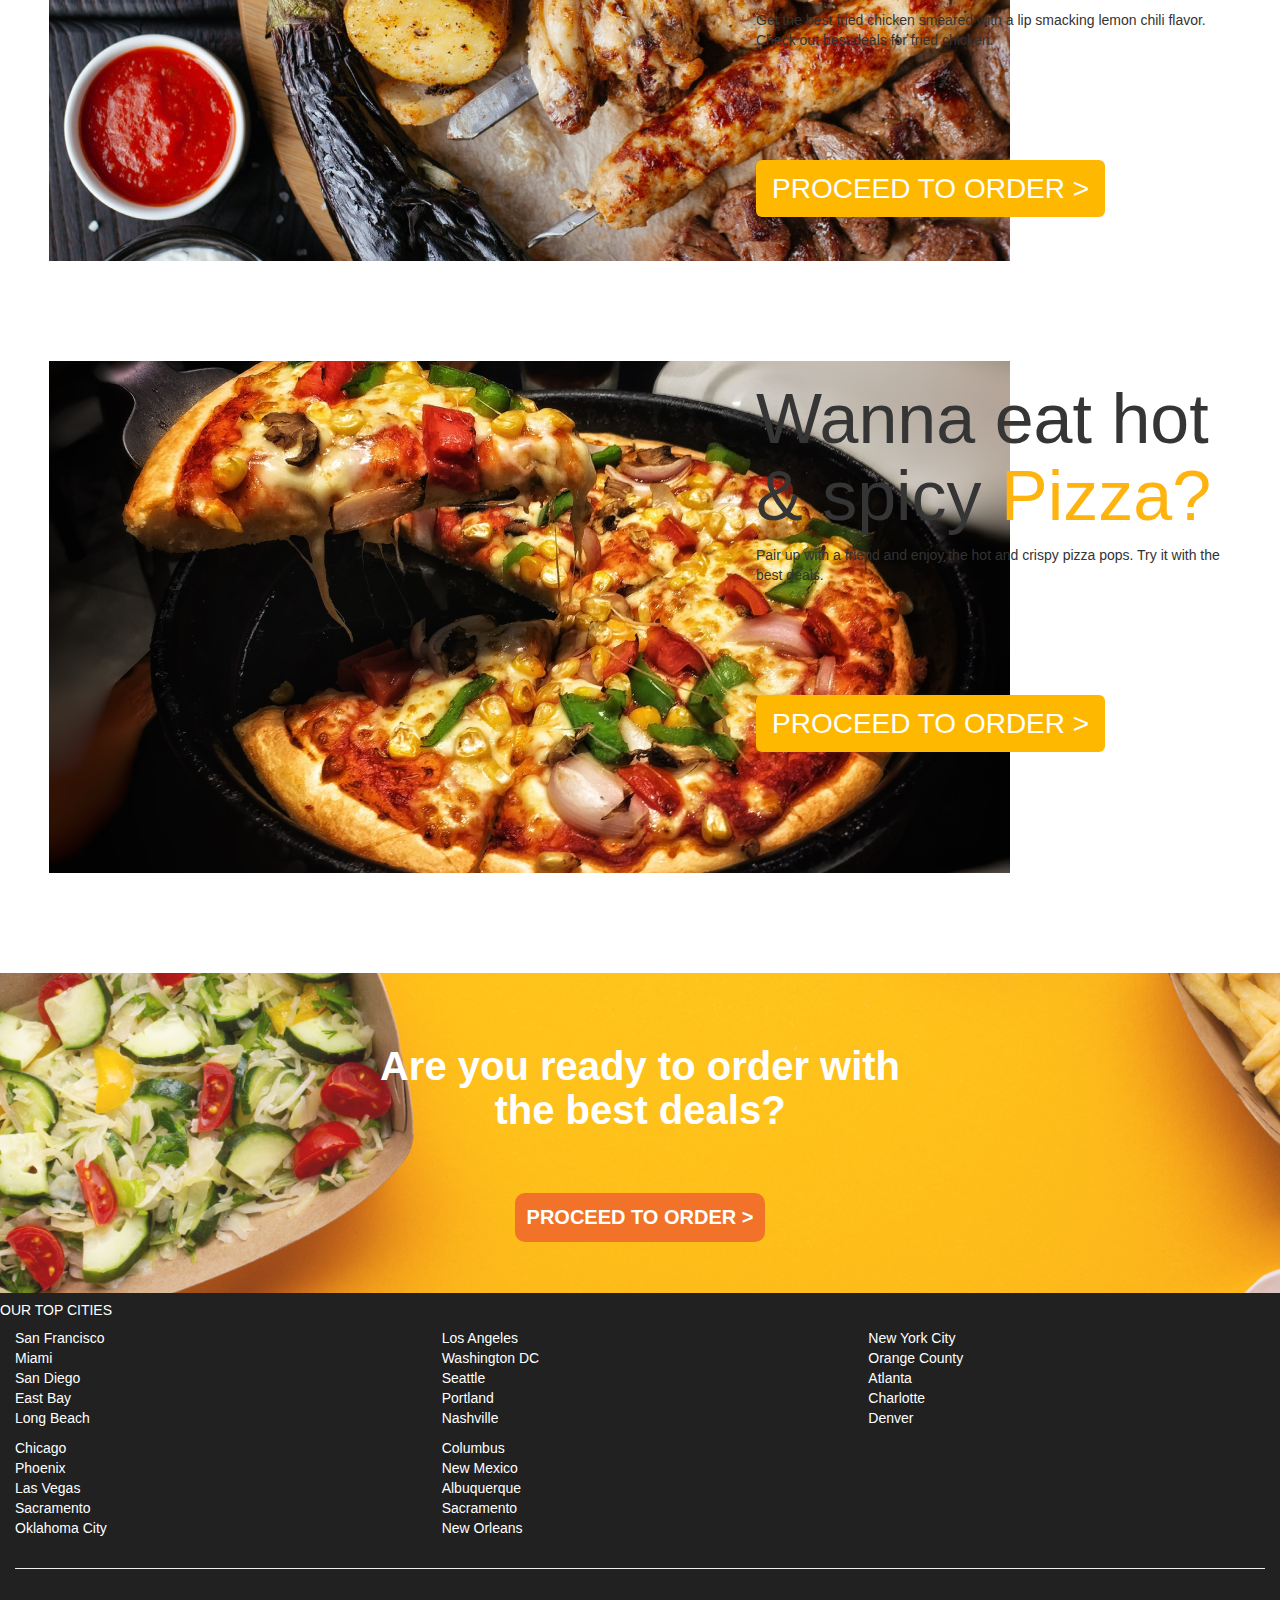
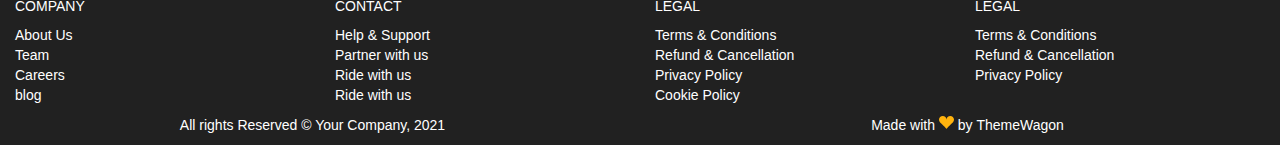
==== commit 6e88a8ca: "Final-1 Update" ====
--- a/index.html
+++ b/index.html
@@ -10,7 +10,7 @@
   integrity="sha256-JlqSTELeR4TLqP0OG9dxM7yDPqX1ox/HfgiSLBj8+kM="
   crossorigin="anonymous"></script>
 
-    <title>Document</title>
+    <title>Foodwagon</title>
     <link
   rel="stylesheet"
   href="https://cdn.jsdelivr.net/npm/swiper@9/swiper-bundle.min.css"
@@ -469,7 +469,8 @@
     <h1 style="font-size: 40px; font-weight: bolder; text-align: center; color:#FFFFFF;">Are you ready to order with <br> the best deals?</h1>
     <button id="footerimagebitton">PROCEED TO ORDER ></button>
 </div>
-<div class="container footer12" style="margin-left: auto; margin-right: auto;">
+<div style="background-color: #212121;">
+<div class="container footer12" style="margin-left: auto; margin-right: auto; background-color: #212121;color: white; width: 100%;">
     <div class="row justify-content-lg-between">
       <h5 class="lh-lg fw-bold text-white">OUR TOP CITIES</h5>
       <div class="col-6 col-md-4 col-lg-auto mb-3">
@@ -568,7 +569,7 @@
       </div>
     </div>
   </div>
-    
+ </div>   
 <script src="https://cdn.jsdelivr.net/npm/swiper@9/swiper-bundle.min.js"></script>
 <script src="main.js"></script>
 </body>
--- a/style.css
+++ b/style.css
@@ -721,6 +721,10 @@
     color: #F17228;
     background-color: white;
 }
+a{
+    color: white !important;
+    text-decoration: none !important;
+}
 @media only screen and (max-width: 1500px) {
     #flexDiv{
         display: none;
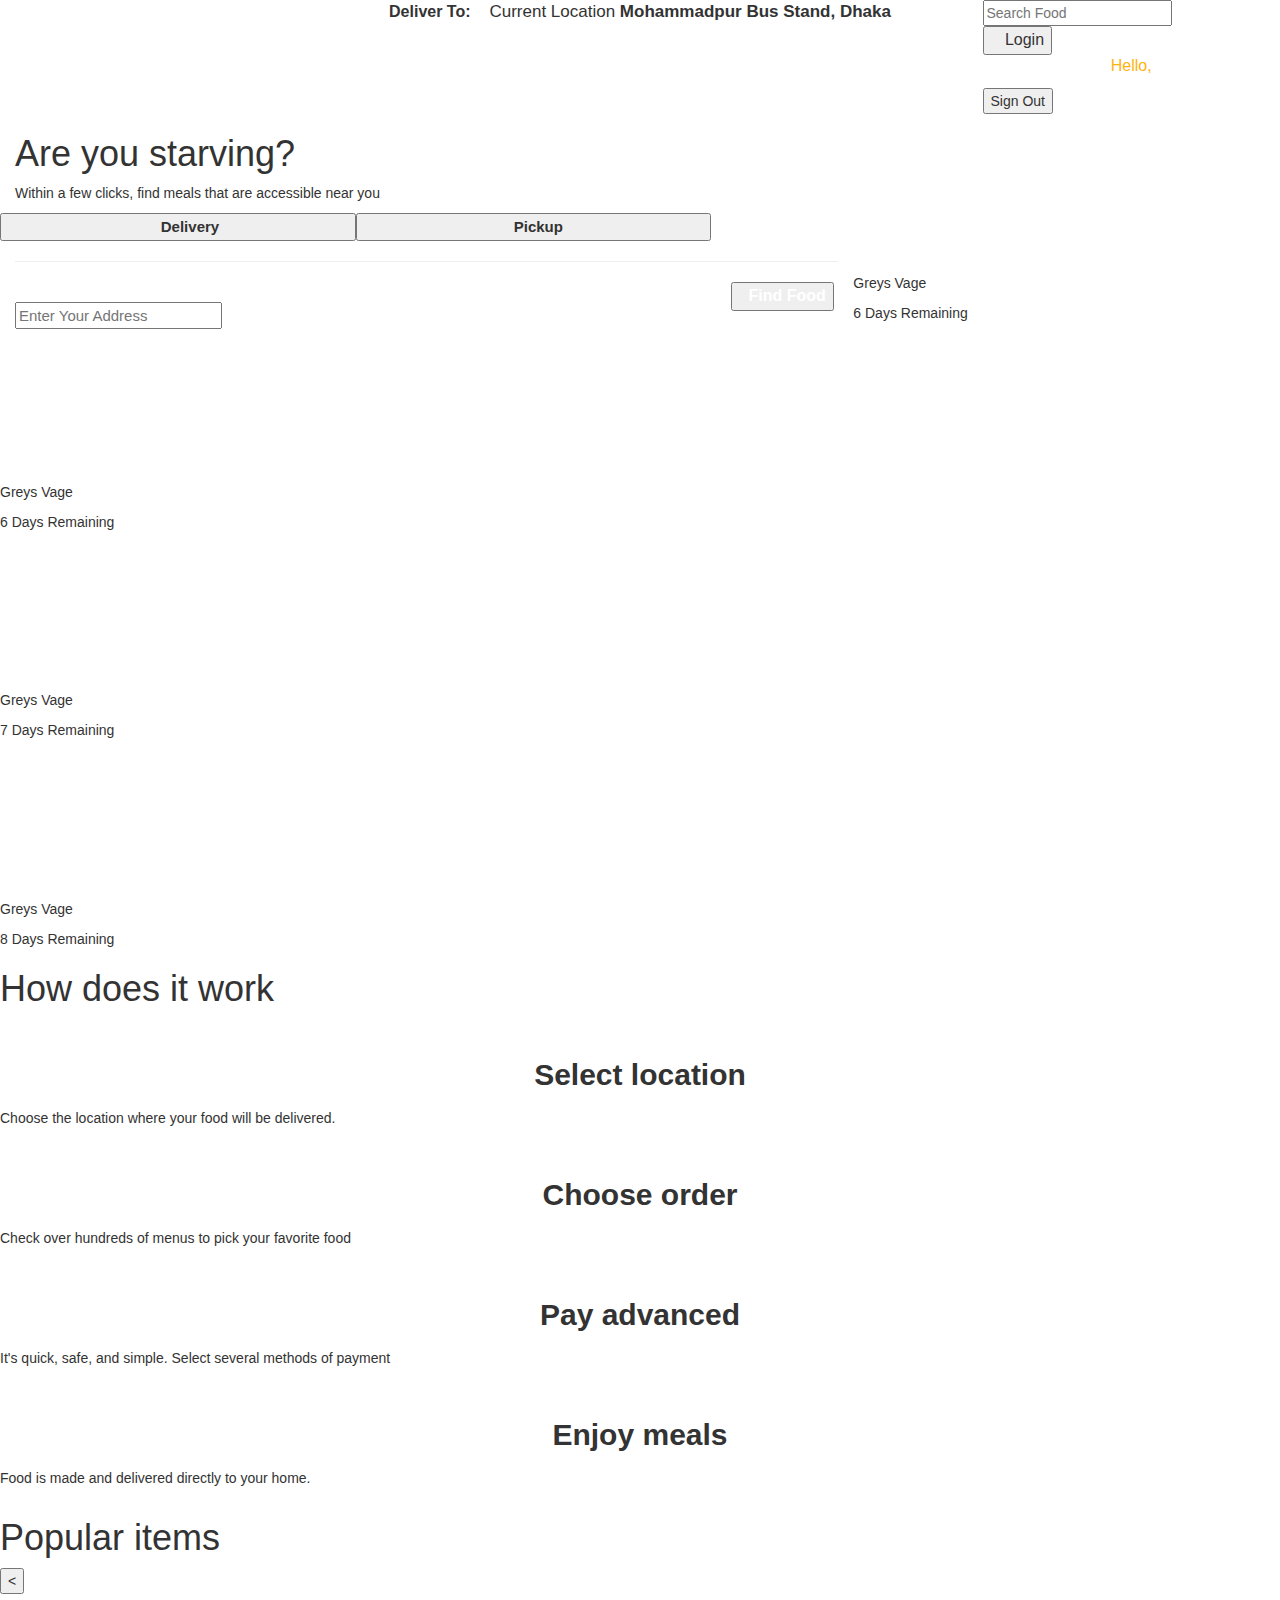
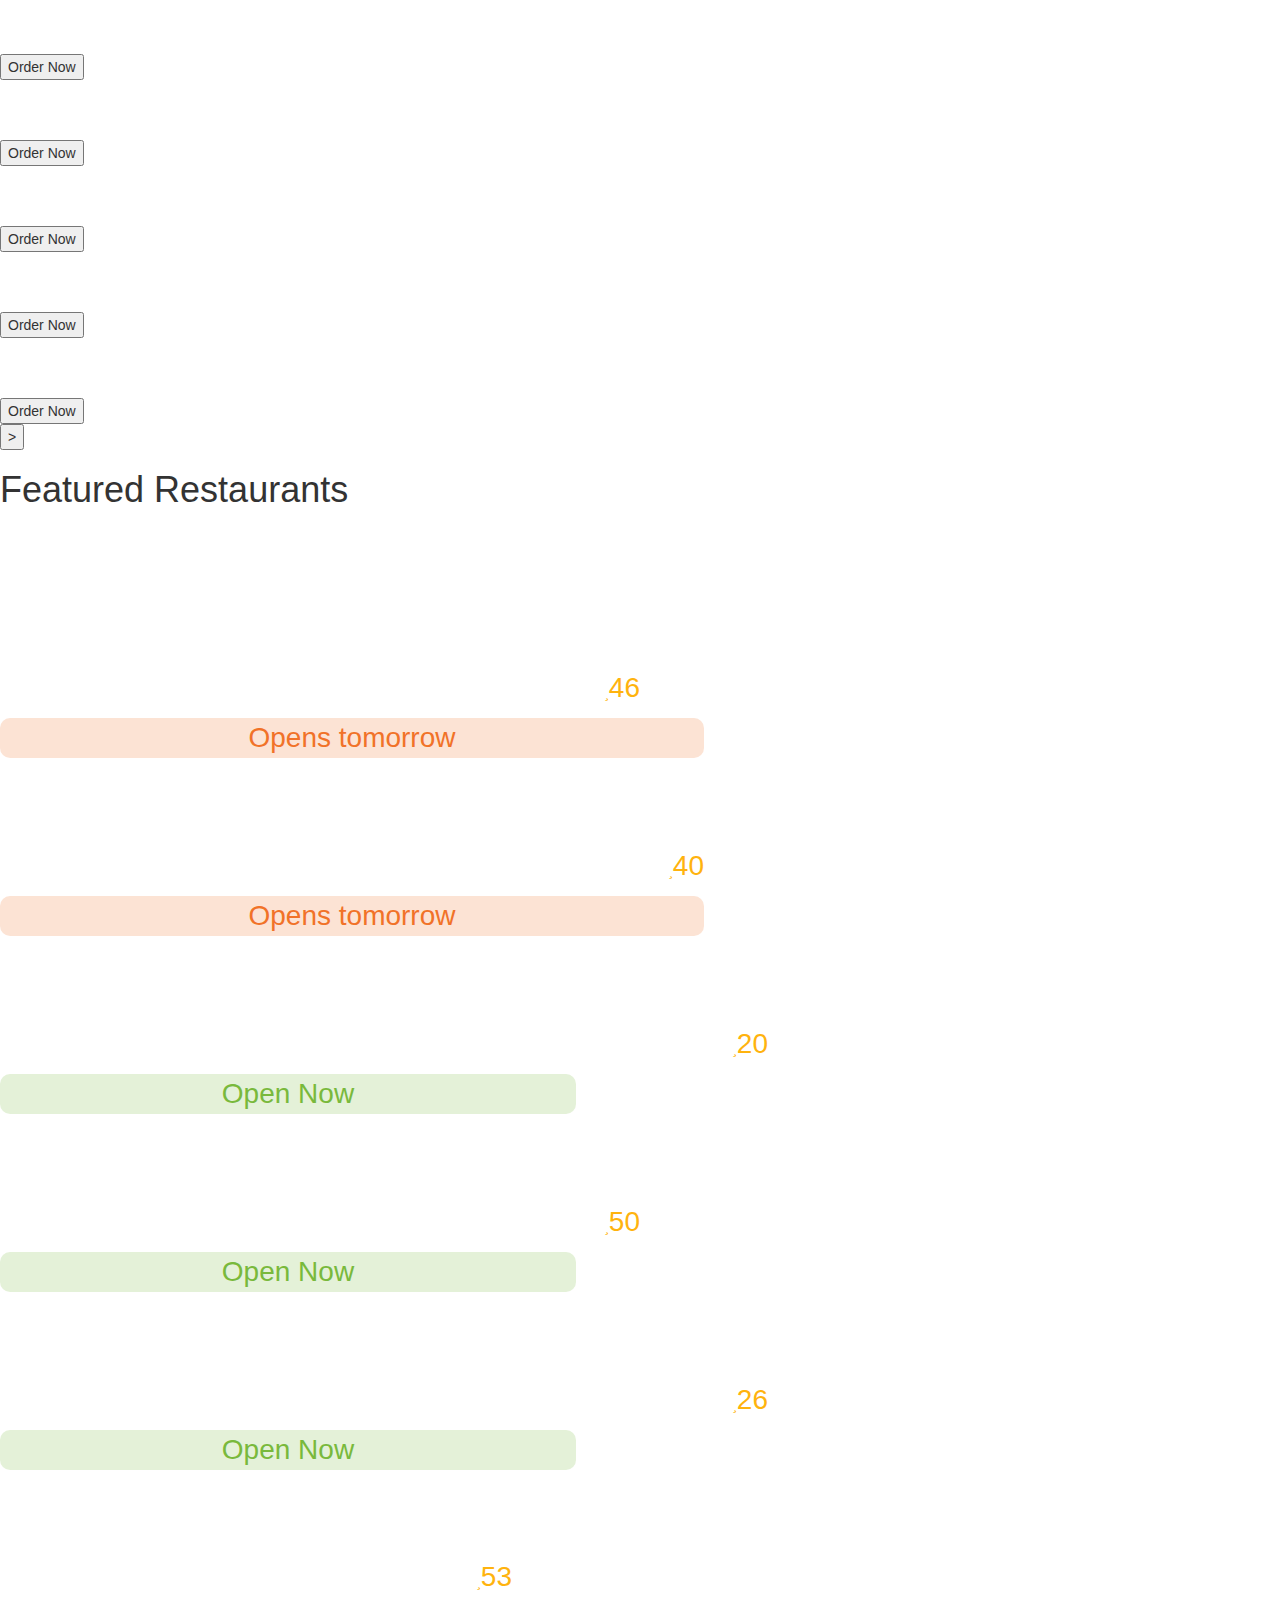
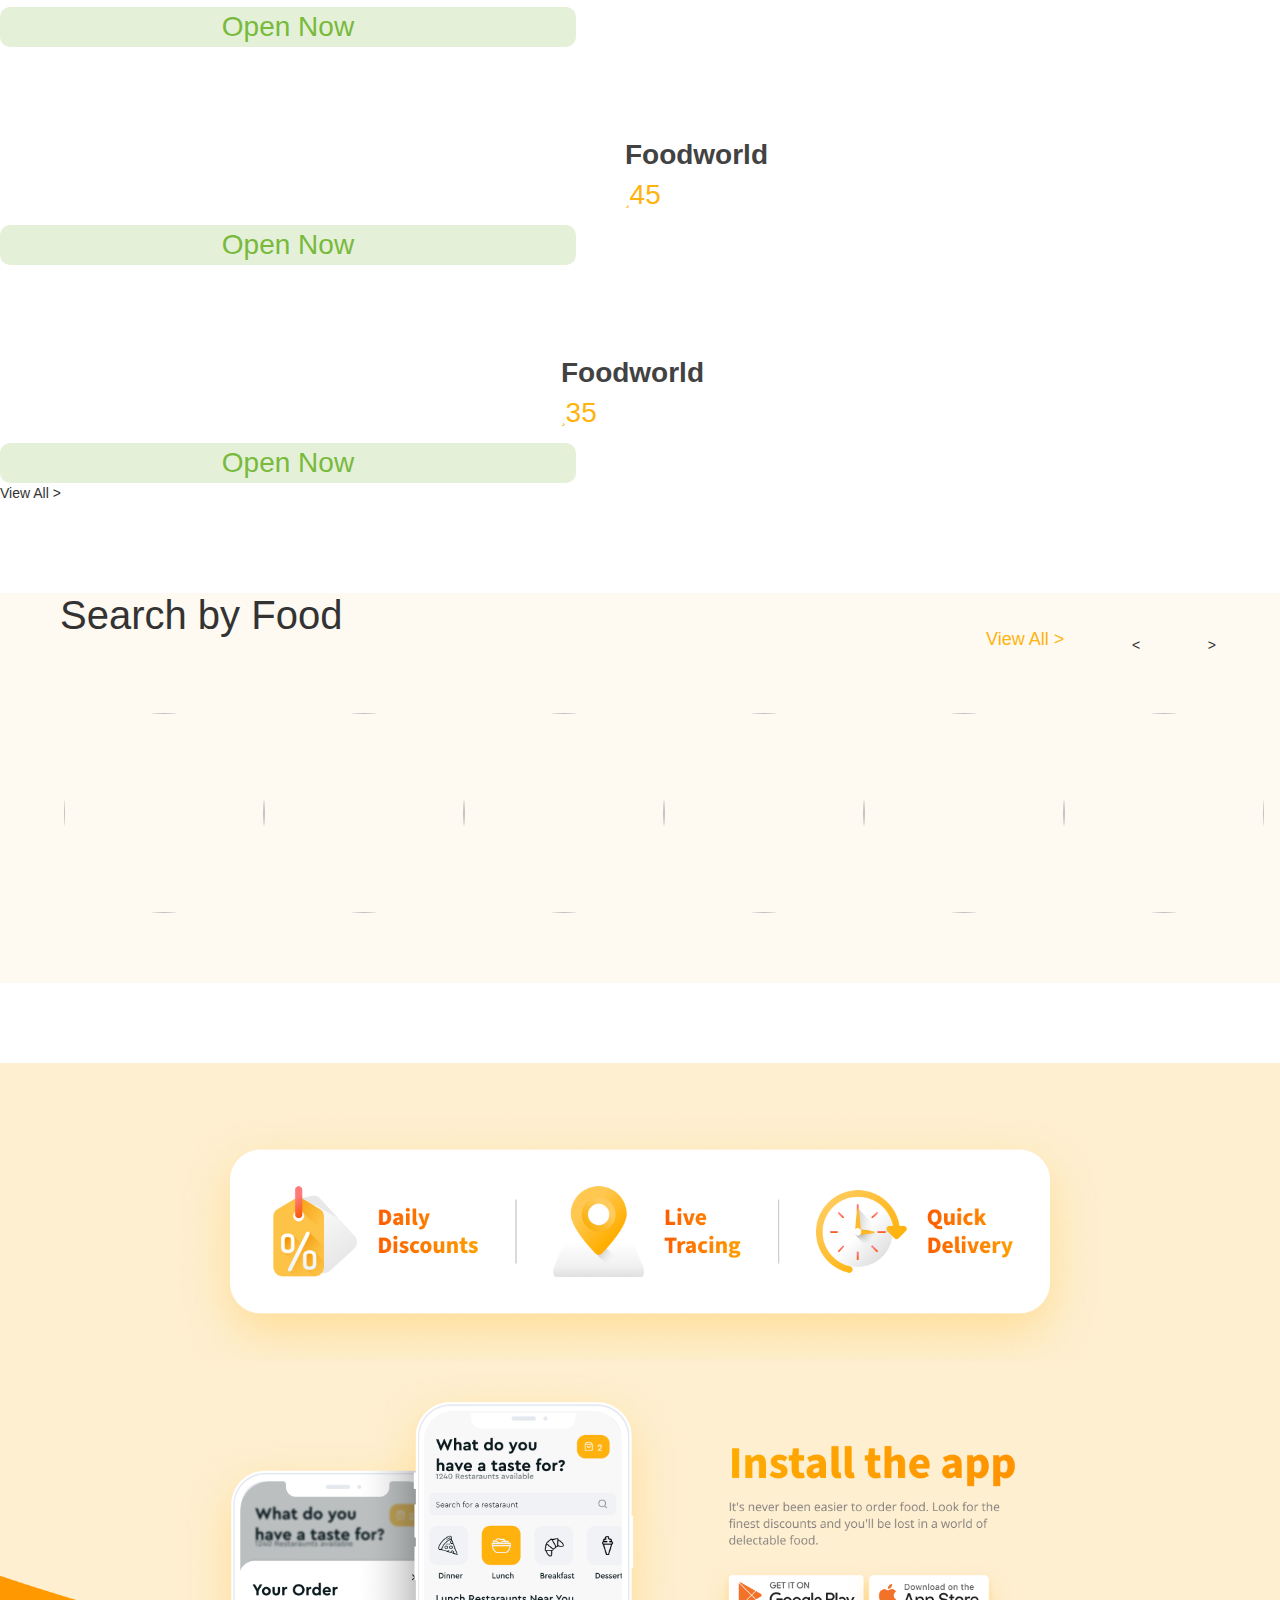
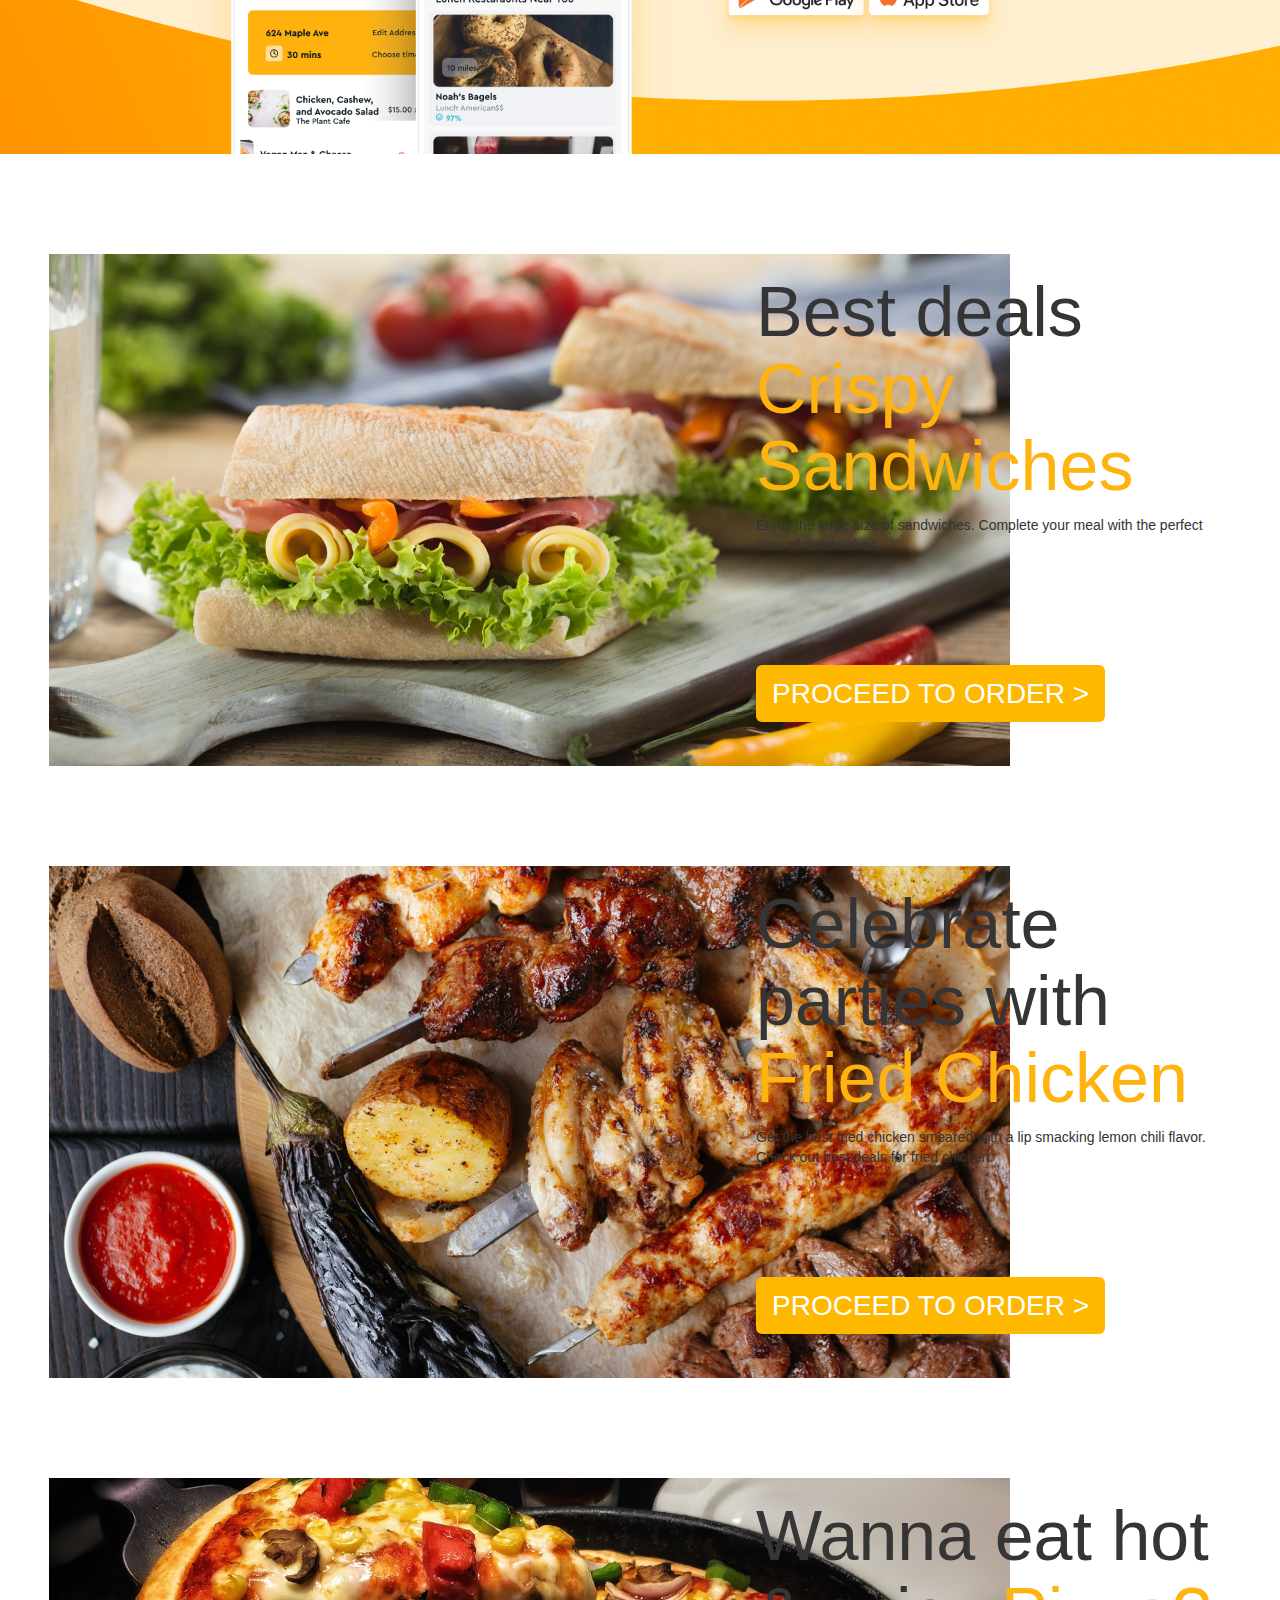
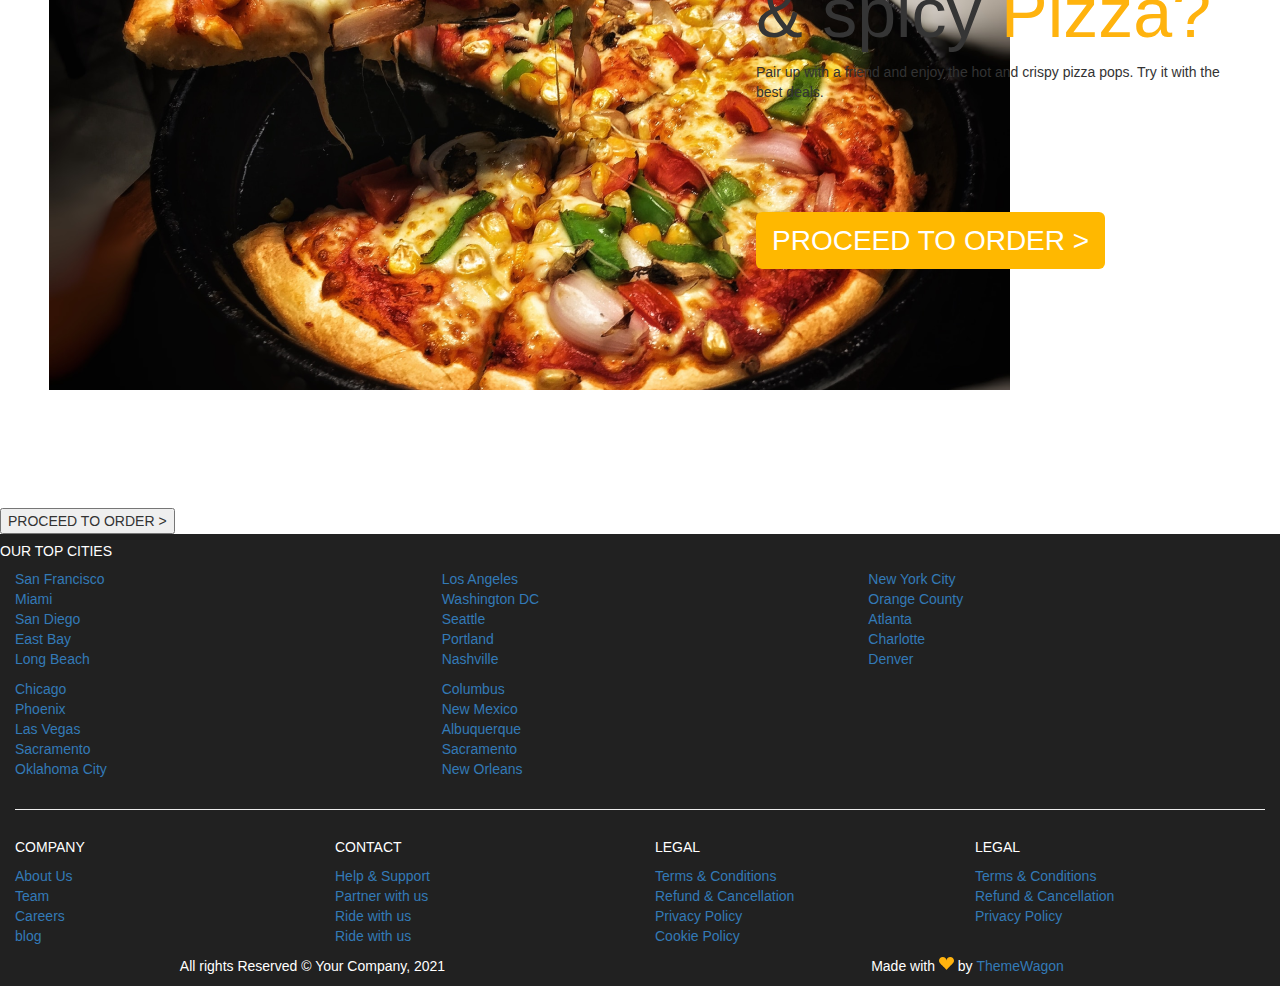
==== commit eb96a569: "Finaladd1 Update" ====
--- a/index.html
+++ b/index.html
@@ -16,7 +16,7 @@
   href="https://cdn.jsdelivr.net/npm/swiper@9/swiper-bundle.min.css"
 />
 
-    <link rel="stylesheet" href="style.css">
+    <link rel="stylesheet" href="css/style.css">
     <link rel="stylesheet" href="https://maxcdn.bootstrapcdn.com/bootstrap/3.4.1/css/bootstrap.min.css">
     <link href="https://cdn.jsdelivr.net/npm/bootstrap@5.3.0-alpha3/dist/css/bootstrap.min.css" rel="stylesheet" integrity="sha384-KK94CHFLLe+nY2dmCWGMq91rCGa5gtU4mk92HdvYe+M/SXH301p5ILy+dN9+nJOZ" crossorigin="anonymous">
     <link rel="stylesheet" href="https://cdnjs.cloudflare.com/ajax/libs/font-awesome/4.7.0/css/font-awesome.min.css">
@@ -180,35 +180,35 @@
             <p id="caruselprod1" class="caruselprod" style="font-size: 20px; color: #424242;">  </p>
             <div class="caruselloc"><i class="fa-solid fa-location-dot fa-xl" style="color: #ffb30e;  margin-right: 5px; margin-bottom: 5px;"></i><p id="caruselloc1" style="font-size: 15px; color: #FFB30E;"></p></div>
             <b id="caruselprice1" class="caruselprice"></b>
-            <button class="caruselbutton" id="caruselbutton1">Order Now</button>
+            <button class="caruselbutton" id="caruselbutton1" onclick="viewall()">Order Now</button>
         </div>
         <div id="caruseldiv1">
             <img id="caruselimg2"  src="" alt="" style="border-radius: 10px;">
             <p id="caruselprod2" class="caruselprod" style="font-size: 20px; color: #424242;">  </p>
             <div class="caruselloc"><i class="fa-solid fa-location-dot fa-xl" style="color: #ffb30e;  margin-right: 5px; margin-bottom: 5px;"></i><p id="caruselloc2" style="font-size: 15px; color: #FFB30E;"></p></div>
             <b id="caruselprice2" class="caruselprice"></b>
-            <button class="caruselbutton" id="caruselbutton2">Order Now</button>
+            <button class="caruselbutton" id="caruselbutton2" onclick="viewall()">Order Now</button>
         </div>
         <div id="caruseldiv1">
             <img id="caruselimg3"  src="" alt="" style="border-radius: 10px;">
             <p id="caruselprod3" class="caruselprod" style="font-size: 20px; color: #424242;">  </p>
             <div  class="caruselloc"><i class="fa-solid fa-location-dot fa-xl" style="color: #ffb30e;  margin-right: 5px; margin-bottom: 5px;"></i><p id="caruselloc3" style="font-size: 15px; color: #FFB30E;"></p></div>
             <b id="caruselprice3" class="caruselprice"></b>
-            <button class="caruselbutton" id="caruselbutton3">Order Now</button>
+            <button class="caruselbutton" id="caruselbutton3" onclick="viewall()">Order Now</button>
         </div>
         <div id="caruseldiv1">
             <img id="caruselimg4"  src="" alt="" style="border-radius: 10px;">
             <p id="caruselprod4" class="caruselprod" style="font-size: 20px; color: #424242;">  </p>
             <div class="caruselloc"><i class="fa-solid fa-location-dot fa-xl" style="color: #ffb30e;  margin-right: 5px; margin-bottom: 5px;"></i><p style="font-size: 15px; color: #FFB30E;" id="caruselloc4"></p></div>
             <b id="caruselprice4" class="caruselprice"></b>
-            <button class="caruselbutton" id="caruselbutton4">Order Now</button>
+            <button class="caruselbutton" id="caruselbutton4" onclick="viewall()">Order Now</button>
         </div>
         <div id="caruseldiv1">
             <img id="caruselimg5"  src="" alt="" style="border-radius: 10px;">
             <p id="caruselprod5" class="caruselprod" style="font-size: 20px; color: #424242;">  </p>
             <div class="caruselloc"><i class="fa-solid fa-location-dot fa-xl" style="color: #ffb30e;  margin-right: 5px; margin-bottom: 5px;"></i><p id="caruselloc5" style="font-size: 15px; color: #FFB30E;"></p></div>
             <b id="caruselprice5" class="caruselprice"></b>
-            <button class="caruselbutton" id="caruselbutton5">Order Now</button>
+            <button class="caruselbutton" id="caruselbutton5" onclick="viewall()">Order Now</button>
         </div>
         
         <button onclick="rightscrol()" class="caruselarrow" id="rightarrow">></button>
@@ -365,12 +365,12 @@
     </div>
 </div>
 </div>
-<div class="viewall">View All ></div>
+<div class="viewall" onclick="viewall()">View All ></div>
 <div id="carusel2div" style="margin-top: 90px; background-color: #FEFAF1;">
     <h1 style="font-size: 40px ; margin-left: 60px;">Search by Food</h1>
     <div id="carusel2" >
         <div style="display: flex;align-items: center; width: 230px; justify-content: space-between; margin-left: auto; margin-right: 5%; margin-top: -20px; ">
-            <p class="viewallp" style="color: #FFB30E; font-size: 18px;">View All ></p>
+            <p class="viewallp" style="color: #FFB30E; font-size: 18px;" onclick="viewall()">View All ></p>
             <div id="carusel2arrow1" onclick="leftscrol1()"><</div>
             <div id="carusel2arrow2" onclick="rightscrol1()">></div>
         </div>
@@ -418,7 +418,7 @@
                   <div class="col-md-5 col-xl-5 col-xxl-4 p-4 p-lg-5">
                     <h1 class="card-title mt-xl-5 mb-4 bestdealtext1" style="color: #353535; font-size: 500%;">Best deals <span style="color: #FFB30E;"> Crispy Sandwiches</span></h1>
                     <p class="fs-1 bestdealtext2" >Enjoy the large size of sandwiches. Complete your meal with the perfect slice of sandwiches.</p>
-                    <div class="d-grid bottom-0"><a class="btn btn-lg btn-primary mt-xl-6" style="background-color: #FFB800; font-size: 200%; border:none; margin-top: 100px;">PROCEED TO ORDER ></a>
+                    <div class="d-grid bottom-0"><a class="btn btn-lg btn-primary mt-xl-6" style="background-color: #FFB800; font-size: 200%; border:none; margin-top: 100px;" onclick="viewall()">PROCEED TO ORDER ></a>
                 </div>
               </div>
             </div>
@@ -437,7 +437,7 @@
                   <div class="col-md-5 col-xl-5 col-xxl-4 p-4 p-lg-5">
                     <h1 class="card-title mt-xl-5 mb-4 bestdealtext1" style="color: #353535; font-size: 500%;">Celebrate  parties with  <span style="color: #FFB30E;"> Fried Chicken</span></h1>
                     <p class="fs-1 bestdealtext2" >Get the best fried chicken smeared with a lip smacking lemon chili flavor. Check out best deals for fried chicken.</p>
-                    <div class="d-grid bottom-0"><a class="btn btn-lg btn-primary mt-xl-6" style="background-color: #FFB800; font-size: 200%; border:none; margin-top: 100px;">PROCEED TO ORDER ></a>
+                    <div class="d-grid bottom-0"><a class="btn btn-lg btn-primary mt-xl-6" style="background-color: #FFB800; font-size: 200%; border:none; margin-top: 100px;" onclick="viewall()">PROCEED TO ORDER ></a>
                 </div>
               </div>
             </div>
@@ -456,7 +456,7 @@
                   <div class="col-md-5 col-xl-5 col-xxl-4 p-4 p-lg-5">
                     <h1 class="card-title mt-xl-5 mb-4 bestdealtext1" style="color: #353535; font-size: 500%;">Wanna eat hot & spicy <span style="color: #FFB30E;"> Pizza?</span></h1>
                     <p class="fs-1 bestdealtext2" >Pair up with a friend and enjoy the hot and crispy pizza pops. Try it with the best deals.</p>
-                    <div class="d-grid bottom-0"><a class="btn btn-lg btn-primary mt-xl-6" style="background-color: #FFB800; font-size: 200%; border:none; margin-top: 100px;">PROCEED TO ORDER ></a>
+                    <div class="d-grid bottom-0"><a class="btn btn-lg btn-primary mt-xl-6" style="background-color: #FFB800; font-size: 200%; border:none; margin-top: 100px; "onclick="viewall()">PROCEED TO ORDER ></a>
                 </div>
               </div>
             </div>
@@ -467,7 +467,7 @@
 </div>
 <div id="footerimage">
     <h1 style="font-size: 40px; font-weight: bolder; text-align: center; color:#FFFFFF;">Are you ready to order with <br> the best deals?</h1>
-    <button id="footerimagebitton">PROCEED TO ORDER ></button>
+    <button id="footerimagebitton" onclick="viewall()">PROCEED TO ORDER ></button>
 </div>
 <div style="background-color: #212121;">
 <div class="container footer12" style="margin-left: auto; margin-right: auto; background-color: #212121;color: white; width: 100%;">
@@ -571,6 +571,6 @@
   </div>
  </div>   
 <script src="https://cdn.jsdelivr.net/npm/swiper@9/swiper-bundle.min.js"></script>
-<script src="main.js"></script>
+<script src="js/main.js"></script>
 </body>
 </html>